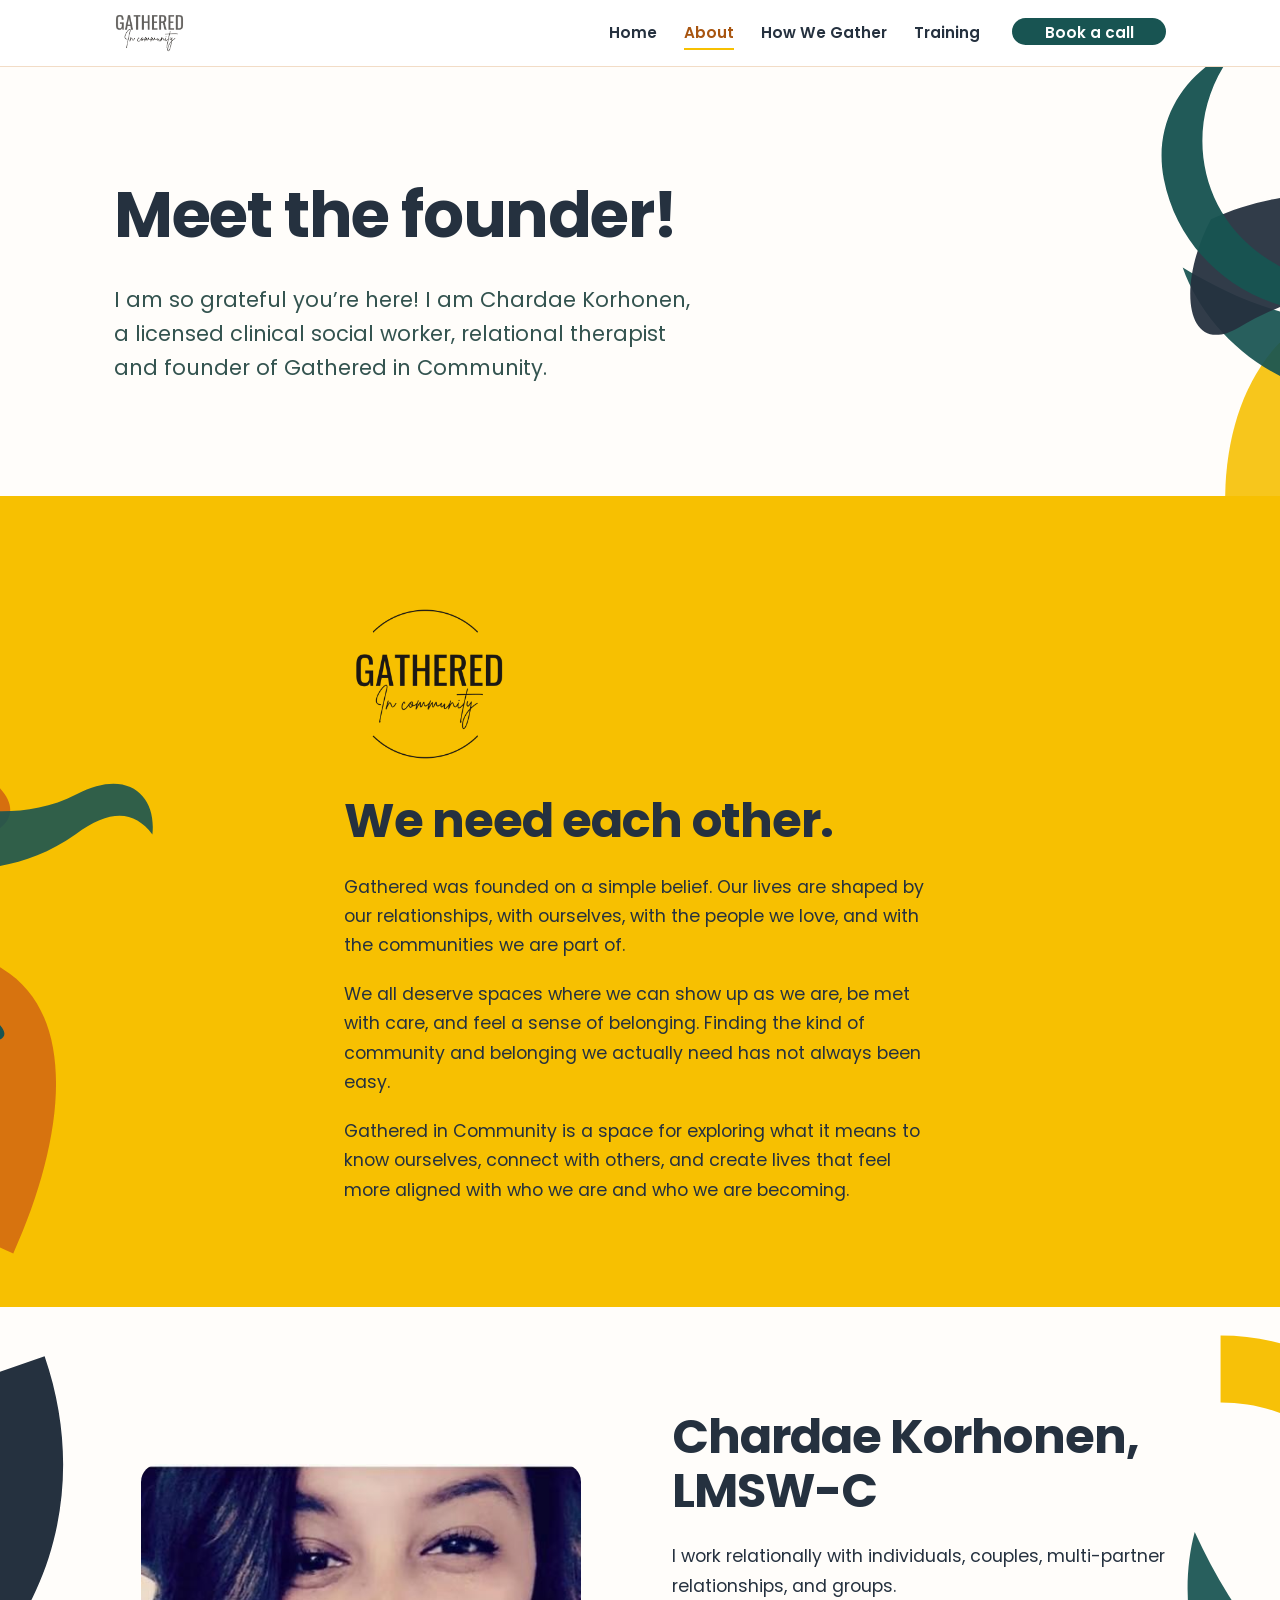
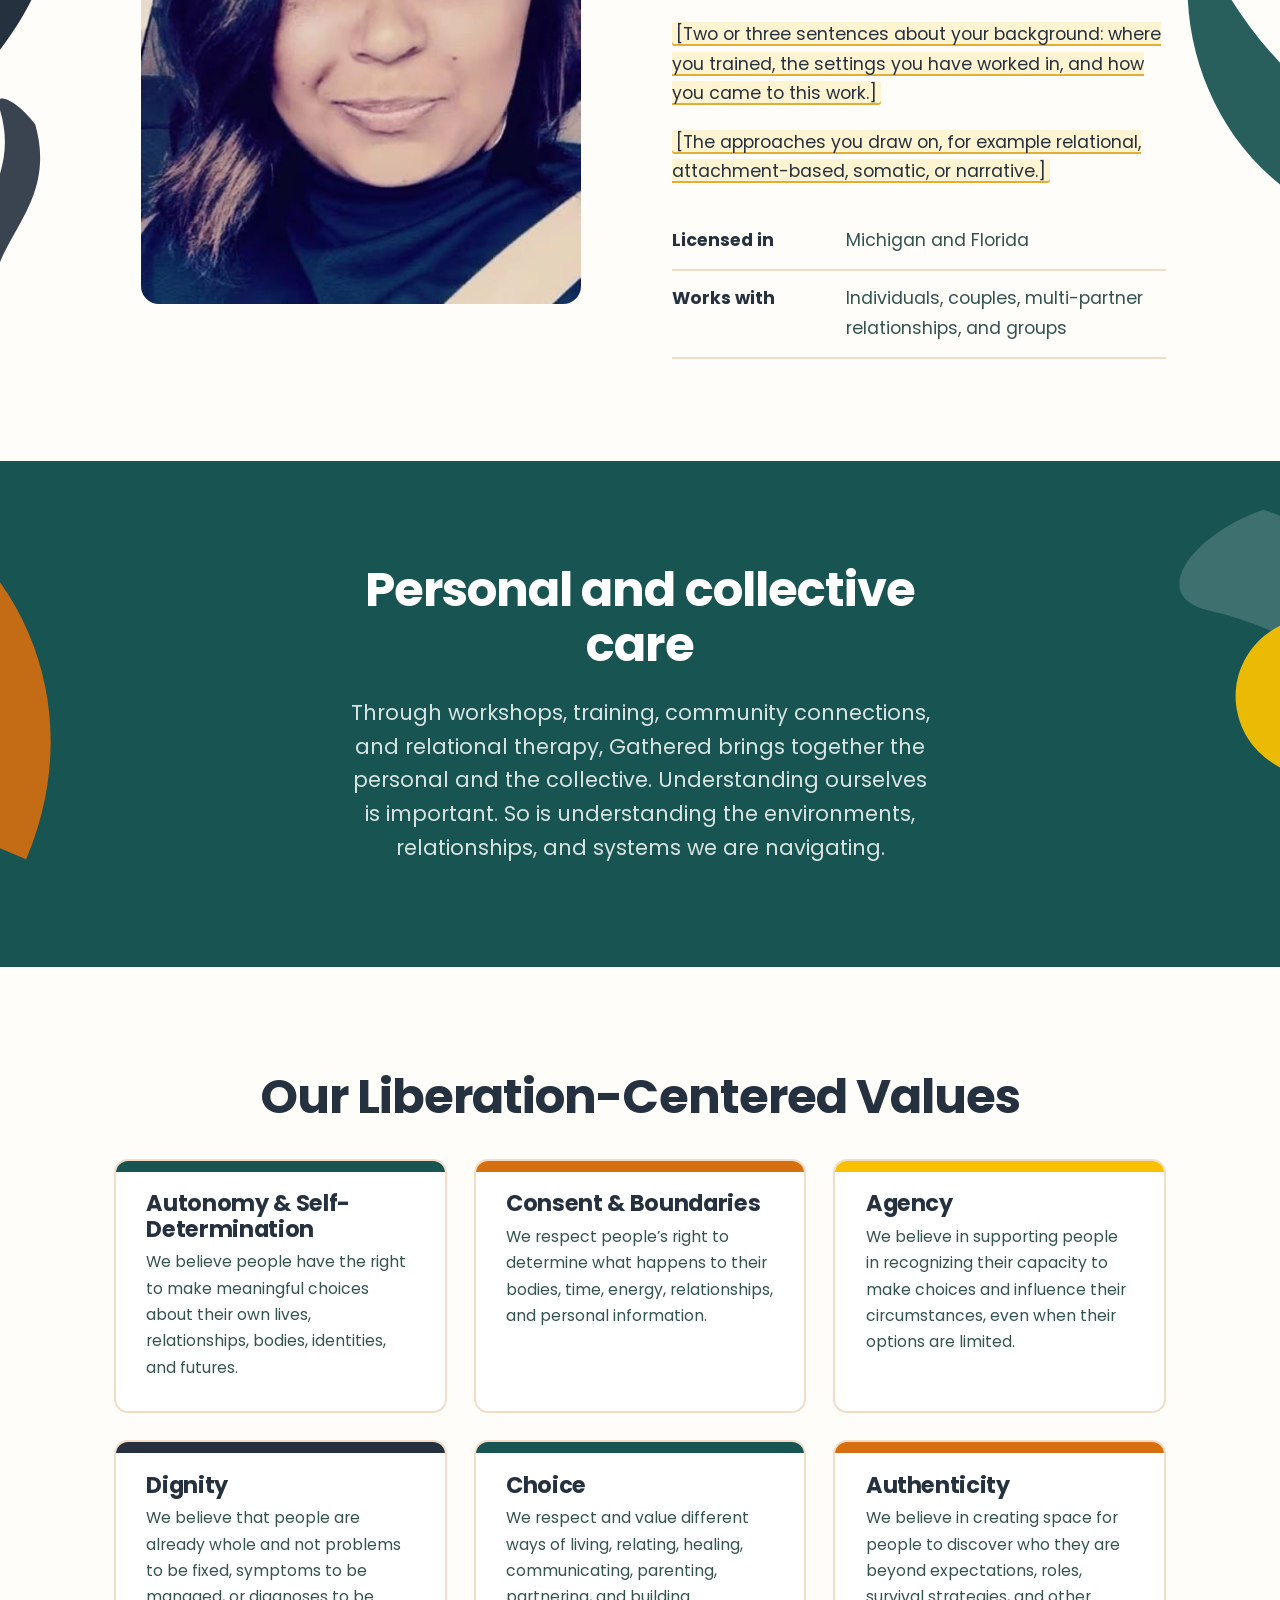
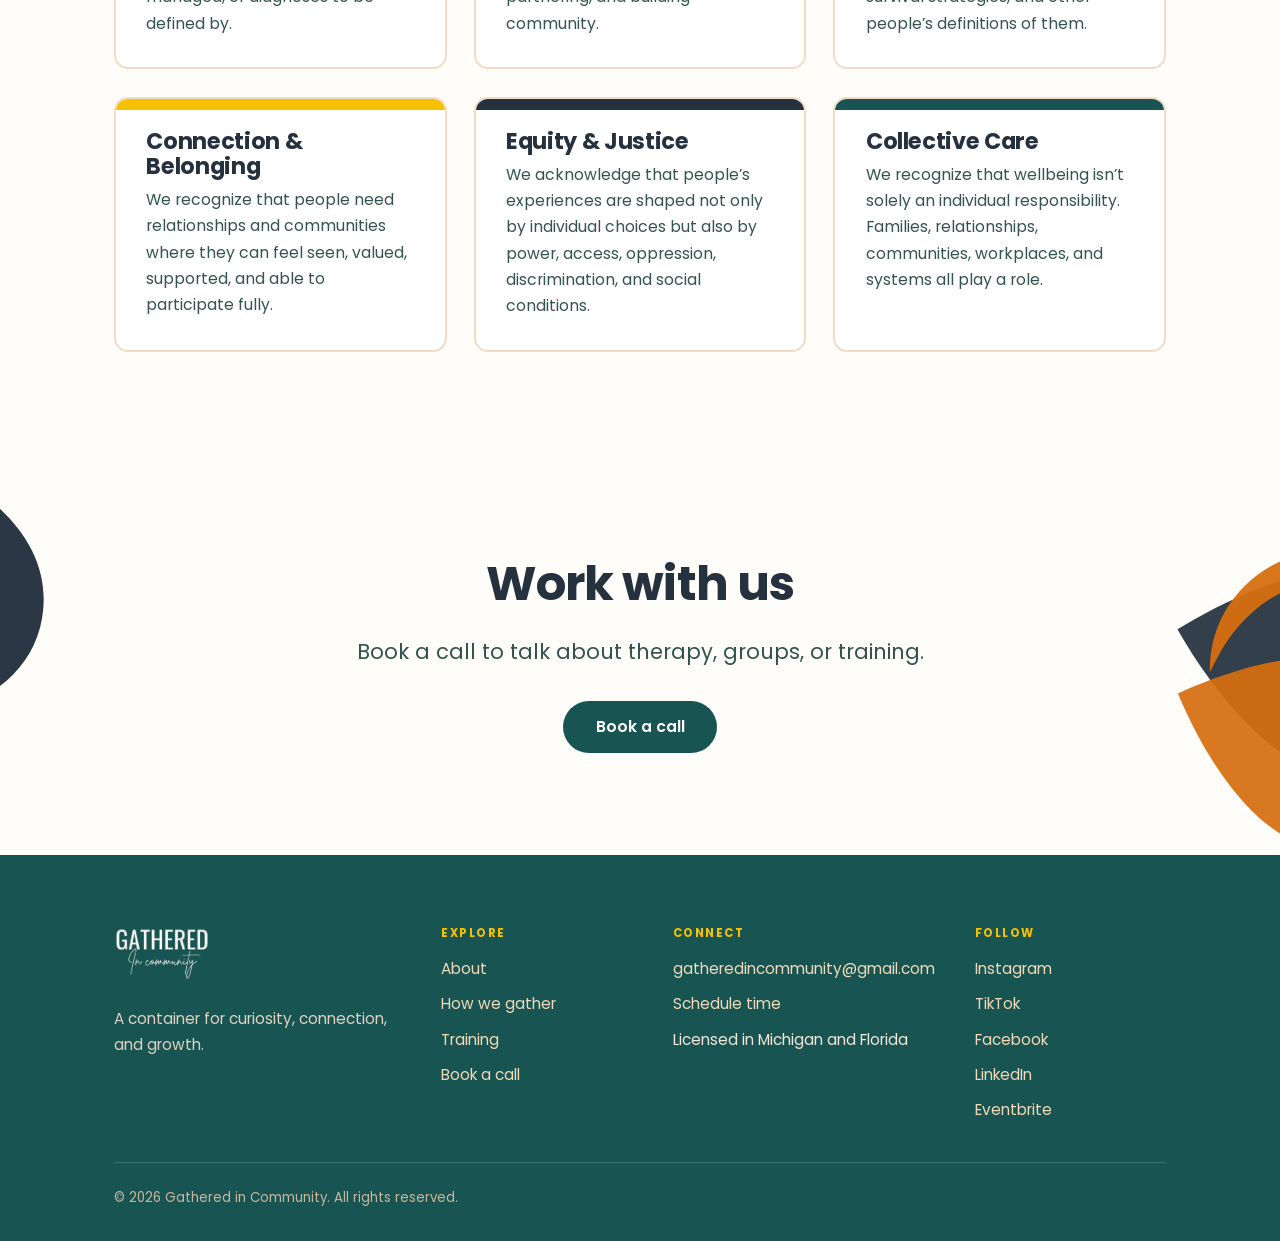
==== about.html @ 50613145 "Add files via upload" ====
<!DOCTYPE html>
<html lang="en">
<head>
  <meta charset="UTF-8" />
  <meta name="viewport" content="width=device-width, initial-scale=1.0" />
  <title>About Chardae Korhonen, LMSW-C | Gathered in Community</title>
  <meta name="description" content="Meet Chardae Korhonen, a licensed clinical social worker, relational therapist, and founder of Gathered in Community, licensed in Michigan and Florida." />
  <link rel="canonical" href="https://www.gatheredincommunity.com/about.html" />
  <link rel="icon" href="assets/favicon.png" type="image/png" />
  <link rel="preconnect" href="https://fonts.googleapis.com" />
  <link rel="preconnect" href="https://fonts.gstatic.com" crossorigin />
  <link href="https://fonts.googleapis.com/css2?family=Poppins:ital,wght@0,400;0,500;0,600;0,700;1,400&family=Sacramento&display=swap" rel="stylesheet" />
  <link rel="stylesheet" href="styles.css" />
</head>
<body>

  <header class="nav">
    <div class="container nav__inner">
      <a class="brand" href="index.html" aria-label="Gathered in Community, home">
        <img class="brand__logo" src="assets/wordmark-dark.png" alt="Gathered in Community" />
      </a>
      <button class="nav__toggle" aria-label="Open menu" aria-expanded="false" aria-controls="nav-links">
        <span></span><span></span><span></span>
      </button>
      <nav aria-label="Primary">
        <ul class="nav__links" id="nav-links">
          <li><a href="index.html">Home</a></li>
          <li><a href="about.html" class="is-active">About</a></li>
          <li><a href="offerings.html">How We Gather</a></li>
          <li><a href="training.html">Training</a></li>
          <li class="nav__cta"><a class="btn btn--primary" href="book.html">Book a call</a></li>
        </ul>
      </nav>
    </div>
  </header>

  <main>
    <section class="hero">
      <span class="shape" style="right:-191px;top:55.3%;width:300px;transform:rotate(155deg);opacity:0.89" aria-hidden="true"><svg viewBox="0 0 100 100"><path d="M96,6 C62,10 22,30 10,62 C2,84 16,96 38,92 C70,86 94,48 96,6 Z" fill="#F7C001"/></svg></span>
      <span class="shape" style="right:-155px;top:29.0%;width:239px;transform:rotate(236deg);opacity:0.93" aria-hidden="true"><svg viewBox="0 0 100 100"><path d="M6,50 C26,18 66,6 96,14 C70,26 44,44 30,72 C22,88 8,72 6,50 Z" fill="#185452"/></svg></span>
      <span class="shape" style="right:-229px;top:14.7%;width:343px;transform:rotate(33deg);opacity:0.94" aria-hidden="true"><svg viewBox="0 0 100 100"><path d="M6,50 C26,18 66,6 96,14 C70,26 44,44 30,72 C22,88 8,72 6,50 Z" fill="#25313F"/></svg></span>
      <span class="shape" style="right:-175px;top:-8.1%;width:300px;transform:rotate(169deg);opacity:0.96" aria-hidden="true"><svg viewBox="0 0 100 100"><path d="M24,8 C60,-4 96,24 96,60 C96,80 82,94 64,98 C86,80 88,48 68,28 C54,14 38,10 24,8 Z" fill="#185452"/></svg></span>
      <div class="container hero__grid">
        <div class="hero__content">
        <h1>Meet the founder!</h1>
        <p class="lead hero__lead">I am so grateful you&rsquo;re here! I am Chardae Korhonen, a licensed clinical social worker, relational therapist and founder of Gathered in Community.</p>
        </div>
      </div>
    </section>

    <!-- WHY I STARTED -->
    <section class="section section--yellow-solid">
      <span class="shape" style="left:-214px;top:5.1%;width:326px;transform:rotate(288deg);opacity:0.99" aria-hidden="true"><svg viewBox="0 0 100 100"><path d="M6,50 C26,18 66,6 96,14 C70,26 44,44 30,72 C22,88 8,72 6,50 Z" fill="#D66F10"/></svg></span>
      <span class="shape" style="left:-245px;top:22.6%;width:372px;transform:rotate(23deg);opacity:0.89" aria-hidden="true"><svg viewBox="0 0 100 100"><path d="M2,64 C22,28 56,42 76,18 C86,6 96,10 99,20 C92,16 86,18 80,28 C60,60 26,46 8,82 C5,88 0,80 2,64 Z" fill="#185452"/></svg></span>
      <span class="shape" style="left:-226px;top:53.1%;width:350px;transform:rotate(157deg);opacity:0.95" aria-hidden="true"><svg viewBox="0 0 100 100"><path d="M50,3 C74,28 90,55 73,78 C60,95 33,96 21,79 C6,58 24,27 50,3 Z" fill="#D66F10"/></svg></span>
      <span class="shape" style="left:-235px;top:19.5%;width:368px;transform:rotate(292deg);opacity:0.99" aria-hidden="true"><svg viewBox="0 0 100 100"><path d="M2,64 C22,28 56,42 76,18 C86,6 96,10 99,20 C92,16 86,18 80,28 C60,60 26,46 8,82 C5,88 0,80 2,64 Z" fill="#185452"/></svg></span>
      <div class="container narrow">
        <div>
          <img src="assets/stamp-dark.png" alt="Gathered in Community" style="width:170px;margin-bottom:1.6rem;" />
          <h2>We need each other.</h2>
          <p>Gathered was founded on a simple belief. Our lives are shaped by our relationships, with ourselves, with the people we love, and with the communities we are part of.</p>
          <p>We all deserve spaces where we can show up as we are, be met with care, and feel a sense of belonging. Finding the kind of community and belonging we actually need has not always been easy.</p>
          <p>Gathered in Community is a space for exploring what it means to know ourselves, connect with others, and create lives that feel more aligned with who we are and who we are becoming.</p>
        </div>
      </div>
    </section>

    <!-- MEET CHARDAE -->
    <section class="section">
      <span class="shape" style="left:-239px;top:8.2%;width:373px;transform:rotate(161deg);opacity:1.00" aria-hidden="true"><svg viewBox="0 0 100 100"><path d="M8,92 C8,44 44,8 92,8 L92,34 C58,34 34,58 34,92 Z" fill="#25313F"/></svg></span>
      <span class="shape" style="right:-177px;top:1.0%;width:257px;transform:rotate(90deg);opacity:0.97" aria-hidden="true"><svg viewBox="0 0 100 100"><path d="M8,92 C8,44 44,8 92,8 L92,34 C58,34 34,58 34,92 Z" fill="#F7C001"/></svg></span>
      <span class="shape" style="right:-171px;top:28.2%;width:298px;transform:rotate(270deg);opacity:0.93" aria-hidden="true"><svg viewBox="0 0 100 100"><path d="M6,50 C26,18 66,6 96,14 C70,26 44,44 30,72 C22,88 8,72 6,50 Z" fill="#185452"/></svg></span>
      <span class="shape" style="left:-124px;top:53.6%;width:215px;transform:rotate(135deg);opacity:0.90" aria-hidden="true"><svg viewBox="0 0 100 100"><path d="M2,64 C22,28 56,42 76,18 C86,6 96,10 99,20 C92,16 86,18 80,28 C60,60 26,46 8,82 C5,88 0,80 2,64 Z" fill="#25313F"/></svg></span>
      <div class="container split">
        <div class="split__media">
          <img class="portrait" src="assets/chardae-korhonen.jpg" alt="Chardae Korhonen, founder of Gathered in Community" width="500" height="500" />
        </div>
        <div>
          <h2>Chardae Korhonen, LMSW-C</h2>
          <p>I work relationally with individuals, couples, multi-partner relationships, and groups.</p>
          <p><span class="ph">[Two or three sentences about your background: where you trained, the settings you have worked in, and how you came to this work.]</span></p>
          <p><span class="ph">[The approaches you draw on, for example relational, attachment-based, somatic, or narrative.]</span></p>
          <dl class="facts" style="margin-top:1.6rem;">
            <div><dt>Licensed in</dt><dd>Michigan and Florida</dd></div>
                        <div><dt>Works with</dt><dd>Individuals, couples, multi-partner relationships, and groups</dd></div>
          </dl>
        </div>
      </div>
    </section>

    <!-- APPROACH -->

    <section class="section section--teal">
      <span class="shape" style="left:-217px;top:38.4%;width:346px;transform:rotate(289deg);opacity:0.91" aria-hidden="true"><svg viewBox="0 0 100 100"><path d="M2,64 C22,28 56,42 76,18 C86,6 96,10 99,20 C92,16 86,18 80,28 C60,60 26,46 8,82 C5,88 0,80 2,64 Z" fill="#D66F10"/></svg></span>
      <span class="shape" style="left:-221px;top:7.8%;width:342px;transform:rotate(113deg);opacity:0.91" aria-hidden="true"><svg viewBox="0 0 100 100"><path d="M8,92 C8,44 44,8 92,8 L92,34 C58,34 34,58 34,92 Z" fill="#D66F10"/></svg></span>
      <span class="shape" style="right:-197px;top:4.6%;width:352px;transform:rotate(76deg);opacity:0.16" aria-hidden="true"><svg viewBox="0 0 100 100"><path d="M6,50 C26,18 66,6 96,14 C70,26 44,44 30,72 C22,88 8,72 6,50 Z" fill="#FFFFFF"/></svg></span>
      <span class="shape" style="right:-153px;top:27.5%;width:229px;transform:rotate(136deg);opacity:0.95" aria-hidden="true"><svg viewBox="0 0 100 100"><path d="M50,3 C74,28 90,55 73,78 C60,95 33,96 21,79 C6,58 24,27 50,3 Z" fill="#F7C001"/></svg></span>
      <div class="container narrow center">
        <h2>Personal and collective care</h2>
        <p class="lead" style="margin-top:1.2rem;">Through workshops, training, community connections, and relational therapy, Gathered brings together the personal and the collective. Understanding ourselves is important. So is understanding the environments, relationships, and systems we are navigating.</p>
      </div>
    </section>

    <!-- VALUES -->
    <section class="section">
      <div class="container">
        <div class="center mb-lg">
          <h2>Our Liberation-Centered Values</h2>
        </div>
        <div class="grid grid--3">
          <article class="card card--teal">
            <h3>Autonomy &amp; Self-Determination</h3>
            <p>We believe people have the right to make meaningful choices about their own lives, relationships, bodies, identities, and futures.</p>
          </article>
          <article class="card card--orange">
            <h3>Consent &amp; Boundaries</h3>
            <p>We respect people&rsquo;s right to determine what happens to their bodies, time, energy, relationships, and personal information.</p>
          </article>
          <article class="card card--yellow">
            <h3>Agency</h3>
            <p>We believe in supporting people in recognizing their capacity to make choices and influence their circumstances, even when their options are limited.</p>
          </article>
          <article class="card card--peach">
            <h3>Dignity</h3>
            <p>We believe that people are already whole and not problems to be fixed, symptoms to be managed, or diagnoses to be defined by.</p>
          </article>
          <article class="card card--teal">
            <h3>Choice</h3>
            <p>We respect and value different ways of living, relating, healing, communicating, parenting, partnering, and building community.</p>
          </article>
          <article class="card card--orange">
            <h3>Authenticity</h3>
            <p>We believe in creating space for people to discover who they are beyond expectations, roles, survival strategies, and other people&rsquo;s definitions of them.</p>
          </article>
          <article class="card card--yellow">
            <h3>Connection &amp; Belonging</h3>
            <p>We recognize that people need relationships and communities where they can feel seen, valued, supported, and able to participate fully.</p>
          </article>
          <article class="card card--peach">
            <h3>Equity &amp; Justice</h3>
            <p>We acknowledge that people&rsquo;s experiences are shaped not only by individual choices but also by power, access, oppression, discrimination, and social conditions.</p>
          </article>
          <article class="card card--teal">
            <h3>Collective Care</h3>
            <p>We recognize that wellbeing isn&rsquo;t solely an individual responsibility. Families, relationships, communities, workplaces, and systems all play a role.</p>
          </article>
        </div>
      </div>
    </section>

    <section class="section center">
      <span class="shape" style="right:-204px;top:12.1%;width:320px;transform:rotate(283deg);opacity:0.93" aria-hidden="true"><svg viewBox="0 0 100 100"><path d="M50,3 C74,28 90,55 73,78 C60,95 33,96 21,79 C6,58 24,27 50,3 Z" fill="#25313F"/></svg></span>
      <span class="shape" style="left:-220px;top:-9.9%;width:317px;transform:rotate(337deg);opacity:0.97" aria-hidden="true"><svg viewBox="0 0 100 100"><path d="M50,3 C74,28 90,55 73,78 C60,95 33,96 21,79 C6,58 24,27 50,3 Z" fill="#25313F"/></svg></span>
      <span class="shape" style="right:-171px;top:35.0%;width:290px;transform:rotate(290deg);opacity:0.93" aria-hidden="true"><svg viewBox="0 0 100 100"><path d="M50,3 C74,28 90,55 73,78 C60,95 33,96 21,79 C6,58 24,27 50,3 Z" fill="#D66F10"/></svg></span>
      <span class="shape" style="right:-143px;top:20.4%;width:218px;transform:rotate(287deg);opacity:0.95" aria-hidden="true"><svg viewBox="0 0 100 100"><path d="M24,8 C60,-4 96,24 96,60 C96,80 82,94 64,98 C86,80 88,48 68,28 C54,14 38,10 24,8 Z" fill="#D66F10"/></svg></span>
      <div class="container narrow">
        <h2>Work with us</h2>
        <p class="lead" style="margin:1rem auto 2rem;max-width:52ch;">Book a call to talk about therapy, groups, or training.</p>
        <a class="btn btn--primary" href="book.html">Book a call</a>
      </div>
    </section>
  </main>

  <footer class="footer">
    <div class="container">
      <div class="footer__grid">
        <div class="footer__brand">
          <a class="brand" href="index.html" aria-label="Gathered in Community, home">
            <img class="brand__logo" src="assets/wordmark-light.png" alt="Gathered in Community" />
          </a>
          <p>A container for curiosity, connection, and growth.</p>
        </div>
        <div>
          <h4>Explore</h4>
          <ul>
            <li><a href="about.html">About</a></li>
            <li><a href="offerings.html">How we gather</a></li>
            <li><a href="training.html">Training</a></li>
            <li><a href="book.html">Book a call</a></li>
          </ul>
        </div>
        <div>
          <h4>Connect</h4>
          <ul>
            <li><a href="mailto:gatheredincommunity@gmail.com">gatheredincommunity@gmail.com</a></li>
            <li><a href="book.html">Schedule time</a></li>
            <li>Licensed in Michigan and Florida</li>
          </ul>
        </div>
        <div>
          <h4>Follow</h4>
          <ul>
            <li><a href="https://www.instagram.com/gathered_in_community/" target="_blank" rel="noopener">Instagram</a></li>
            <li><a href="https://www.tiktok.com/@gatheredincommunity" target="_blank" rel="noopener">TikTok</a></li>
            <li><a href="https://www.facebook.com/profile.php?id=61595332813097" target="_blank" rel="noopener">Facebook</a></li>
            <li><a href="https://www.linkedin.com/company/gathered_in_community/" target="_blank" rel="noopener">LinkedIn</a></li>
            <li><a href="https://www.eventbrite.com/o/gathered-in-community-chardae-korhonen-lmsw-c-121741211629" target="_blank" rel="noopener">Eventbrite</a></li>
          </ul>
        </div>
      </div>
      <div class="footer__bottom">
        <span>&copy; 2026 Gathered in Community. All rights reserved.</span>
      </div>
    </div>
  </footer>

  <script src="main.js" defer></script>
</body>
</html>
---- styles.css ----
/* =========================================================
   Gathered in Community
   Palette and shapes drawn from the workshop flyer:
   flat colour blocking, arches, stripes.
   ========================================================= */

:root {
  /* Core palette */
  --ink: #25313F;        /* navy, headings + body */
  --teal: #185452;
  --teal-dark: #10403E;
  --yellow: #F7C001;
  --orange: #D66F10;        /* fills and shapes */
  --orange-ink: #A85510;    /* text: passes AA at small sizes */
  --orange-deep: #A85510;   /* bold section background, white text passes */

  /* Tints */
  --teal-soft: #E4EEED;
  --yellow-soft: #FEF4D2;
  --peach-soft: #FFEDE0;
  --orange-soft: #FBE7D4;

  /* Surfaces (warm, no greys) */
  --bg: #FFFDFA;
  --surface: #FFF4E9;
  --line: #F2DCC6;
  --muted: #33534F;

  --radius: 14px;
  --arch: 999px 999px 14px 14px;
  --shadow: 0 18px 40px -26px rgba(37,49,63,0.40);
  --maxw: 1180px;
  --font-display: "Poppins", "Segoe UI", sans-serif;
  --font-body: "Poppins", "Segoe UI", sans-serif;
  --font-script: "Sacramento", cursive;
}

*,*::before,*::after { box-sizing: border-box; }
html { scroll-behavior: smooth; }
body {
  margin: 0;
  font-family: var(--font-body);
  font-size: 17.5px;
  line-height: 1.68;
  color: var(--ink);
  background: var(--bg);
  -webkit-font-smoothing: antialiased;
}
img { max-width: 100%; display: block; }
a { color: var(--orange-ink); text-underline-offset: 3px; }
h1,h2,h3,h4 {
  font-family: var(--font-display);
  font-weight: 700;
  line-height: 1.13;
  letter-spacing: -0.015em;
  color: var(--ink);
  margin: 0 0 0.5em;
}
p { margin: 0 0 1.1em; }
p:last-child { margin-bottom: 0; }
:focus-visible { outline: 3px solid var(--orange); outline-offset: 3px; border-radius: 4px; }

/* Layout */
.container { width: 100%; max-width: var(--maxw); margin-inline: auto; padding-inline: clamp(1.25rem,5vw,4rem); }
.section { padding-block: clamp(3.5rem,8vw,6.5rem); }
.section--tint { background: var(--surface); }
.section--teal { background: var(--teal); color: #EFF5F4; }
.section--teal h1,.section--teal h2,.section--teal h3 { color: #FFFFFF; }
.section--teal .card h3 { color: var(--ink); }
.section--yellow { background: var(--yellow-soft); }
.section--peach { background: var(--yellow-soft); }
.narrow { max-width: 720px; }
.center { text-align: center; margin-inline: auto; }

.eyebrow {
  text-transform: uppercase; letter-spacing: 0.16em;
  font-size: 0.75rem; font-weight: 700; color: var(--orange-ink);
  margin: 0 0 1rem;
}
.section--teal .eyebrow { color: var(--yellow); }
.lead { font-size: clamp(1.1rem,2.1vw,1.32rem); line-height: 1.6; color: var(--muted); }
.lead--italic { font-style: italic; }
.section--teal .lead { color: #D7E4E2; }

.display { font-size: clamp(3rem,7vw,5.4rem); line-height: 1.0; letter-spacing:-0.025em; }
h1 { font-size: clamp(2.5rem,5.4vw,4rem); letter-spacing:-0.022em; }
h2 { font-size: clamp(2rem,4vw,3rem); letter-spacing:-0.02em; }
h3 { font-size: clamp(1.15rem,2vw,1.4rem); }

/* Buttons */
.btn {
  display: inline-flex; align-items: center; gap: .55rem;
  font-family: var(--font-display); font-weight: 600; font-size: .98rem; line-height: 1;
  padding: 1rem 1.9rem; border-radius: 999px; border: 2.5px solid transparent;
  cursor: pointer; text-decoration: none;
  transition: transform .18s ease, background .18s ease, color .18s ease;
}
.btn--primary { background: var(--teal); color: #fff; }
.btn--primary:hover { background: var(--teal-dark); transform: translateY(-2px); }
.btn--accent { background: var(--yellow); color: var(--ink); }
.btn--accent:hover { background: #E4B000; transform: translateY(-2px); }
.btn--outline { background: transparent; color: var(--orange-ink); border-color: var(--orange-ink); }
.btn--outline:hover { background: var(--orange-ink); color: #fff; transform: translateY(-2px); }
.btn--light { background: #fff; color: var(--teal); }
.btn--light:hover { transform: translateY(-2px); }
.btn-row { display: flex; flex-wrap: wrap; gap: .9rem; }
.center .btn-row { justify-content: center; }

/* Small freeform shapes scattered through the background */
.section, .hero { position: relative; overflow: hidden; }
.section > .container, .hero > .container { position: relative; z-index: 1; }
.shape { position: absolute; z-index: 0; pointer-events: none; line-height: 0; }
.shape svg { display: block; width: 100%; height: auto; }

/* Nav */
.nav { position: sticky; top: 0; z-index: 100; background: rgba(255,255,255,.94); backdrop-filter: blur(10px); border-bottom: 1px solid var(--line); }
.nav__inner { display: flex; align-items: center; justify-content: space-between; gap: 1rem; padding-block: .8rem; }
.brand { display: inline-flex; align-items: center; text-decoration: none; }
.brand__logo { height: 40px; width: auto; }
.footer .brand__logo { height: 54px; }
.nav__links { display: flex; align-items: center; gap: 1.7rem; list-style: none; margin: 0; padding: 0; }
.nav__links a {
  text-decoration: none; color: var(--ink); font-weight: 600; font-size: .95rem;
  padding-block: .3rem; border-bottom: 2.5px solid transparent;
}
.nav__links a:hover { color: var(--orange-ink); }
.nav__links a.is-active { color: var(--orange-ink); border-bottom-color: var(--yellow); }
.nav__cta { margin-left: .3rem; }
.nav__cta a.btn { color: #fff; border-bottom: 0; }
.nav__toggle { display: none; background: transparent; border: 0; cursor: pointer; padding: .4rem; }
.nav__toggle span { display: block; width: 26px; height: 3px; background: var(--ink); margin: 5px 0; border-radius: 2px; }

/* Hero with flyer-style colour block art */
.hero { background: var(--bg); overflow: hidden; }
.hero__grid { padding-block: clamp(3.5rem,9vw,7rem); }
.hero__content { max-width: 54ch; }
.hero__lead { margin-block: 1.3rem 2rem; }

/* Grids + cards */
.grid { display: grid; gap: clamp(1.2rem,2.4vw,1.7rem); }
.grid--2 { grid-template-columns: repeat(auto-fit,minmax(320px,1fr)); }
.grid--3 { grid-template-columns: repeat(auto-fit,minmax(260px,1fr)); }
.grid--4 { grid-template-columns: repeat(auto-fit,minmax(228px,1fr)); }

.card {
  background: #fff; border: 2px solid var(--line); border-radius: var(--radius);
  padding: clamp(1.4rem,2.4vw,1.9rem); position: relative; overflow: hidden;
}
.card::before { content: ""; position: absolute; inset: 0 0 auto 0; height: 11px; background: var(--teal); }
.card--teal::before { background: var(--teal); }
.card--orange::before { background: var(--orange); }
.card--yellow::before { background: var(--yellow); }
.card--peach::before { background: var(--ink); }
.figure__flow { position: absolute; inset: 0; width: 100%; height: 100%; }
.figure img { position: relative; z-index: 1; }
.card h3 { margin-bottom: .45rem; }
.card p { color: var(--muted); font-size: .98rem; }
.card__tag { display: inline-block; font-family: var(--font-script); font-size: 1.35rem; line-height: 1; color: var(--orange-ink); margin-bottom: .4rem; }

/* Split */
.split { display: grid; grid-template-columns: 1fr 1fr; gap: clamp(2rem,5vw,4.5rem); align-items: center; }
.split--reverse .split__media { order: 2; }
.split__media { min-height: 320px; }
.figure {
  position: relative; overflow: hidden;
  width: 100%; height: 100%; min-height: 380px;
  display: grid; place-items: center; padding: 0;
  border-radius: clamp(110px,18vw,190px) clamp(110px,18vw,190px) 26px 26px;
  color: #fff;
}
.figure--b { border-radius: 26px 26px clamp(110px,18vw,190px) clamp(110px,18vw,190px); }
.figure--c { border-radius: clamp(110px,18vw,190px) 26px 26px clamp(110px,18vw,190px); }
.figure--d { border-radius: 26px clamp(110px,18vw,190px) clamp(110px,18vw,190px) 26px; }
.figure--teal { background: var(--teal); }
.figure--orange { background: var(--orange); }
.figure--yellow { background: var(--yellow); color: var(--ink); }

/* Statement */
.statement { max-width: 900px; margin-inline: auto; text-align: center; }
.statement p { font-family: var(--font-display); font-weight: 600; font-size: clamp(1.45rem,2.9vw,2rem); line-height: 1.35; color: #fff; margin: 0; }
.statement cite { display: block; margin-top: 1.5rem; font-style: normal; font-size: .82rem; letter-spacing: .14em; text-transform: uppercase; color: var(--yellow); }

/* Detail list (workshop) */
.detail { display: grid; gap: 1rem; list-style: none; margin: 0; padding: 0; }
.detail li { display: grid; grid-template-columns: auto 1fr; gap: .9rem; align-items: start; }
.detail .dot { width: 14px; height: 14px; border-radius: 50%; background: var(--yellow); margin-top: .45rem; }
.detail li:nth-child(2) .dot { background: var(--teal); }
.detail li:nth-child(3) .dot { background: var(--orange); }

/* Event band */
.event { display: flex; flex-wrap: wrap; align-items: center; justify-content: space-between; gap: 1.5rem;
  background: var(--yellow); color: var(--ink); border-radius: var(--radius); padding: clamp(1.5rem,3vw,2.2rem); }
.event > div { flex: 1 1 240px; }
.event .btn { flex: 0 0 auto; }
.event h3 { margin: 0 0 .2rem; }
.event p { margin: 0; font-weight: 600; }

/* FAQ */
.faq { max-width: 760px; margin-inline: auto; }
.faq details { border-bottom: 2px solid var(--line); padding: 1.05rem 0; }
.faq summary { cursor: pointer; font-family: var(--font-display); font-weight: 600; font-size: 1.08rem; list-style: none; display: flex; justify-content: space-between; gap: 1rem; }
.faq summary::-webkit-details-marker { display: none; }
.faq summary::after { content: "+"; color: var(--orange-ink); font-size: 1.5rem; line-height: 1; }
.faq details[open] summary::after { content: "\2013"; }
.faq details p { margin-top: .85rem; color: var(--muted); }

/* Booking */
.booking { background: #fff; border: 2px solid var(--line); border-radius: var(--radius); padding: clamp(1.7rem,4vw,2.8rem); text-align: center; }
.booking__frame { width: 100%; min-height: 640px; border: 0; border-radius: var(--radius); }
.setup-note { border: 2px dashed var(--orange); background: var(--orange-soft); color: #7a4211; border-radius: var(--radius); padding: 1.05rem 1.25rem; font-size: .93rem; text-align: left; margin-bottom: 1.5rem; }
.setup-note code { background: #f5d9bd; padding: .1rem .4rem; border-radius: 5px; font-size: .88em; }

/* Footer */
.footer { background: var(--teal); color: #F1E6D8; padding-block: clamp(3rem,6vw,4.5rem) 2rem; }
.footer a { color: #F2D9B8; text-decoration: none; }
.footer a:hover { text-decoration: underline; }
.footer__grid { display: grid; grid-template-columns: 1.5fr 1fr 1fr 1fr; gap: 2.5rem; padding-bottom: 2.4rem; border-bottom: 1px solid rgba(255,255,255,.16); }
.footer__brand p { color: #E0D2C0; max-width: 34ch; margin-top: 1rem; font-size: .96rem; }
.footer h4 { font-family: var(--font-display); text-transform: uppercase; letter-spacing: .13em; font-size: .72rem; color: var(--yellow); margin: 0 0 1rem; }
.footer ul { list-style: none; margin: 0; padding: 0; display: grid; gap: .6rem; font-size: .96rem; }
.footer__bottom { padding-top: 1.5rem; font-size: .83rem; color: #C9B79F; }

.mb-lg { margin-bottom: 2.2rem; }
.text-muted { color: var(--muted); }

/* Responsive */
@media (max-width: 900px) {
  .hero__grid { grid-template-columns: 1fr; }
  .hero__art { aspect-ratio: 16 / 6; max-height: 200px; }
  .hero__art .capsule { left: 4%; width: 26%; }
  .hero__art .corner { width: 26%; height: 62%; }
  .hero__content { max-width: none; }
  .split { grid-template-columns: 1fr; }
  .split--reverse .split__media { order: 0; }
  .footer__grid { grid-template-columns: 1fr 1fr; }
  .footer__brand { grid-column: 1 / -1; }
}
@media (max-width: 760px) {
  body { font-size: 17px; }
  .brand__logo { height: 32px; }
  .footer .brand__logo { height: 44px; }
  .nav__toggle { display: block; }
  .nav__links {
    position: absolute; top: 100%; left: 0; right: 0; flex-direction: column;
    align-items: flex-start; gap: .3rem; background: #fff; border-bottom: 1px solid var(--line);
    padding: 1rem clamp(1.25rem,5vw,4rem) 1.5rem; box-shadow: var(--shadow); display: none;
  }
  .nav__links.is-open { display: flex; }
  .nav__links a { width: 100%; padding-block: .6rem; }
  .nav__cta { margin: .5rem 0 0; }
  .footer__grid { grid-template-columns: 1fr; }
}
@media (prefers-reduced-motion: reduce) { * { scroll-behavior: auto !important; transition: none !important; } }


/* ---------- Placeholders for content still to come ---------- */
.ph {
  background: var(--yellow-soft);
  box-shadow: inset 0 -2px 0 #E3AE33;
  padding: 0 .28rem; border-radius: 3px; font-style: normal;
}
.photo-ph {
  aspect-ratio: 4 / 5; border: 2px dashed var(--orange-ink); border-radius: 18px;
  display: grid; place-items: center; text-align: center; padding: 1.5rem;
  background: var(--peach-soft); color: var(--orange-ink);
  font-size: .92rem; font-weight: 600; line-height: 1.5;
}

/* ---------- Offering blocks with colour coding ---------- */
.offering { border-left: 7px solid var(--teal); padding-left: clamp(1.2rem,3vw,2.4rem); }
.offering--teal   { border-color: var(--teal); }
.offering--orange { border-color: var(--orange); }
.offering--yellow { border-color: var(--yellow); }
.offering--peach  { border-color: var(--ink); }
.offering .eyebrow--teal   { color: var(--teal); }
.offering .eyebrow--orange { color: var(--orange-ink); }
.offering .eyebrow--yellow { color: #9A7407; }
.offering .eyebrow--peach  { color: var(--ink); }

/* ---------- Two audience paths ---------- */
.paths { display: grid; gap: clamp(1.2rem,2.5vw,1.8rem); grid-template-columns: repeat(auto-fit,minmax(300px,1fr)); }
.path {
  background: #fff; border: 2px solid var(--line); border-radius: var(--radius);
  padding: clamp(1.5rem,3vw,2.2rem); position: relative; overflow: hidden;
}
.path::before { content:""; position:absolute; inset:0 0 auto 0; height:8px; background: var(--teal); }
.path--b::before { background: var(--orange); }
.path h3 { margin-top: .4rem; }
.path p { color: var(--muted); font-size: 1rem; }
.path .btn { margin-top: 1rem; }

/* ---------- Practical details ---------- */
.facts { display: grid; gap: 0; margin: 0; padding: 0; }
.facts div { display: grid; grid-template-columns: minmax(150px,32%) 1fr; gap: 1rem;
  padding: .85rem 0; border-bottom: 2px solid var(--line); }
.facts dt { font-weight: 700; color: var(--ink); margin: 0; }
.facts dd { margin: 0; color: var(--muted); }

/* ---------- Email signup ---------- */
.signup { background: var(--yellow-soft); border-radius: var(--radius); padding: clamp(1.6rem,4vw,2.6rem); }
.signup__form { display: flex; flex-wrap: wrap; gap: .8rem; margin-top: 1.2rem; }
.signup__form input {
  flex: 1 1 260px; font-family: var(--font-body); font-size: 1rem;
  padding: .95rem 1.1rem; border: 2px solid var(--ink); border-radius: 999px; background: #fff; color: var(--ink);
}
.signup__form input::placeholder { color: #7A8A86; }
@media (max-width: 640px) { .facts div { grid-template-columns: 1fr; gap: .2rem; } }
.footer .ph { color: var(--ink); }


/* ---------- Bold solid colour sections ---------- */
.section--yellow-solid { background: var(--yellow); color: var(--ink); }
.section--yellow-solid h1,.section--yellow-solid h2,.section--yellow-solid h3 { color: var(--ink); }
.section--yellow-solid .lead { color: var(--ink); }
.section--yellow-solid .eyebrow { color: var(--teal); }

.section--orange-solid { background: var(--orange-deep); color: #FFF3E8; }
.section--orange-solid h1,.section--orange-solid h2,.section--orange-solid h3 { color: #FFFFFF; }
.section--orange-solid .lead { color: #FBE7D4; }
.section--orange-solid .eyebrow { color: var(--yellow); }

/* cards and panels keep their own surface on colour */
.section--yellow-solid .card { border-color: var(--ink); }
.section--orange-solid .card { border-color: #7E3F0B; }
.section--orange-solid .card h3 { color: var(--ink); }
.section--yellow-solid .facts div { border-bottom-color: rgba(37,49,63,.25); }
.section--orange-solid .facts div { border-bottom-color: rgba(255,255,255,.3); }
.section--orange-solid .facts dt { color: #FFFFFF; }
.section--yellow-solid .facts dd { color: var(--ink); }
.section--orange-solid .facts dd { color: #FBE7D4; }
.section--yellow-solid .offering { border-left-color: var(--ink); }
.section--orange-solid .offering { border-left-color: var(--yellow); }
.section--yellow-solid .btn--outline { color: var(--ink); border-color: var(--ink); }
.section--orange-solid .btn--outline { color: #fff; border-color: #fff; }
.section--yellow-solid .btn--outline:hover { background: var(--ink); color: #fff; }
.section--orange-solid .btn--outline:hover { background: #fff; color: var(--orange-deep); }
.section--yellow-solid .ph, .section--orange-solid .ph { background: #fff; color: var(--ink); box-shadow: inset 0 -2px 0 var(--ink); }

/* ---------- Founder portrait ---------- */
.portrait { display: block; width: 100%; max-width: 440px; height: auto; aspect-ratio: 1 / 1; object-fit: cover; border-radius: 18px; margin-inline: auto; }

/* ---------- Relational therapy detail ---------- */
.therapy-list { display: grid; gap: 1.4rem; margin-top: 1.6rem; }
.therapy-list h3 { margin-bottom: .35rem; }
.therapy-list ul { margin: .5rem 0 0; padding-left: 1.2rem; }
.therapy-list li { margin-bottom: .25rem; }

/* ---------- Keep long email addresses inside their cards ---------- */
.grid > * { min-width: 0; }
.card .btn { max-width: 100%; white-space: normal; }
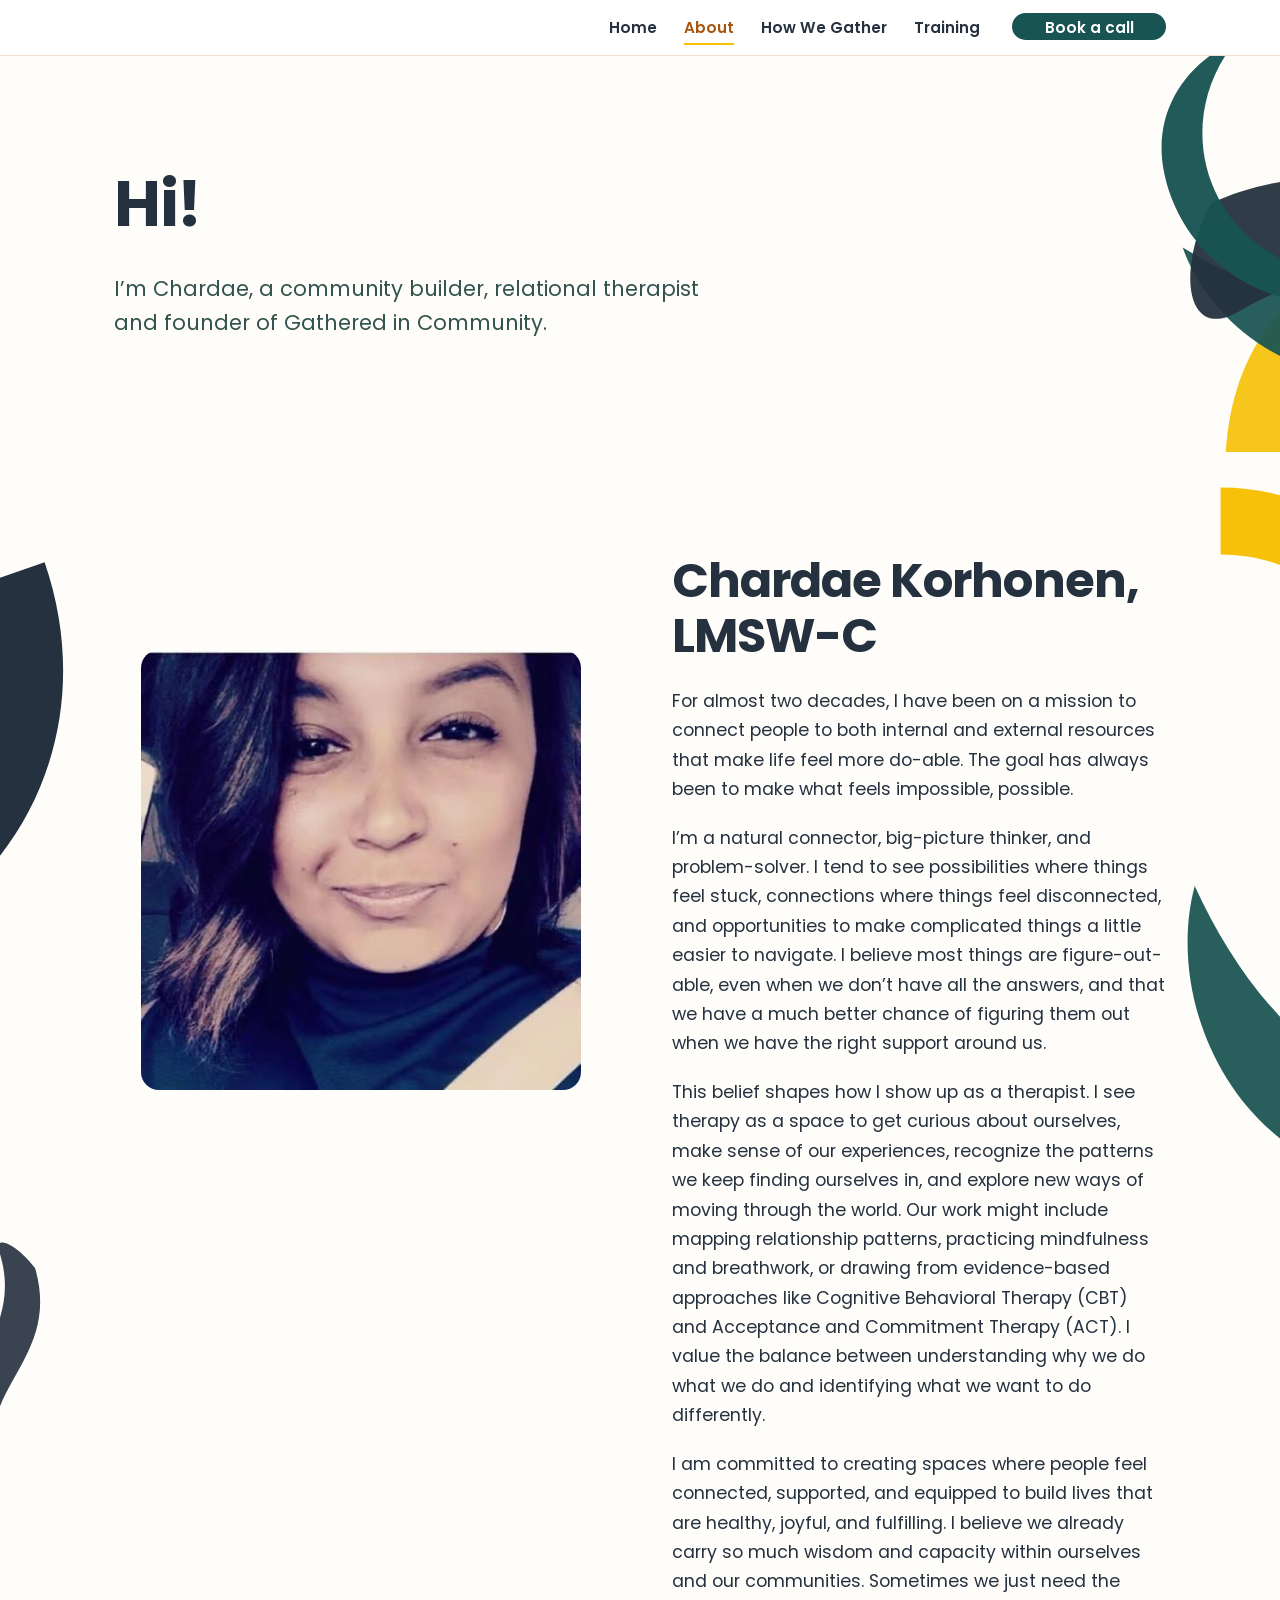
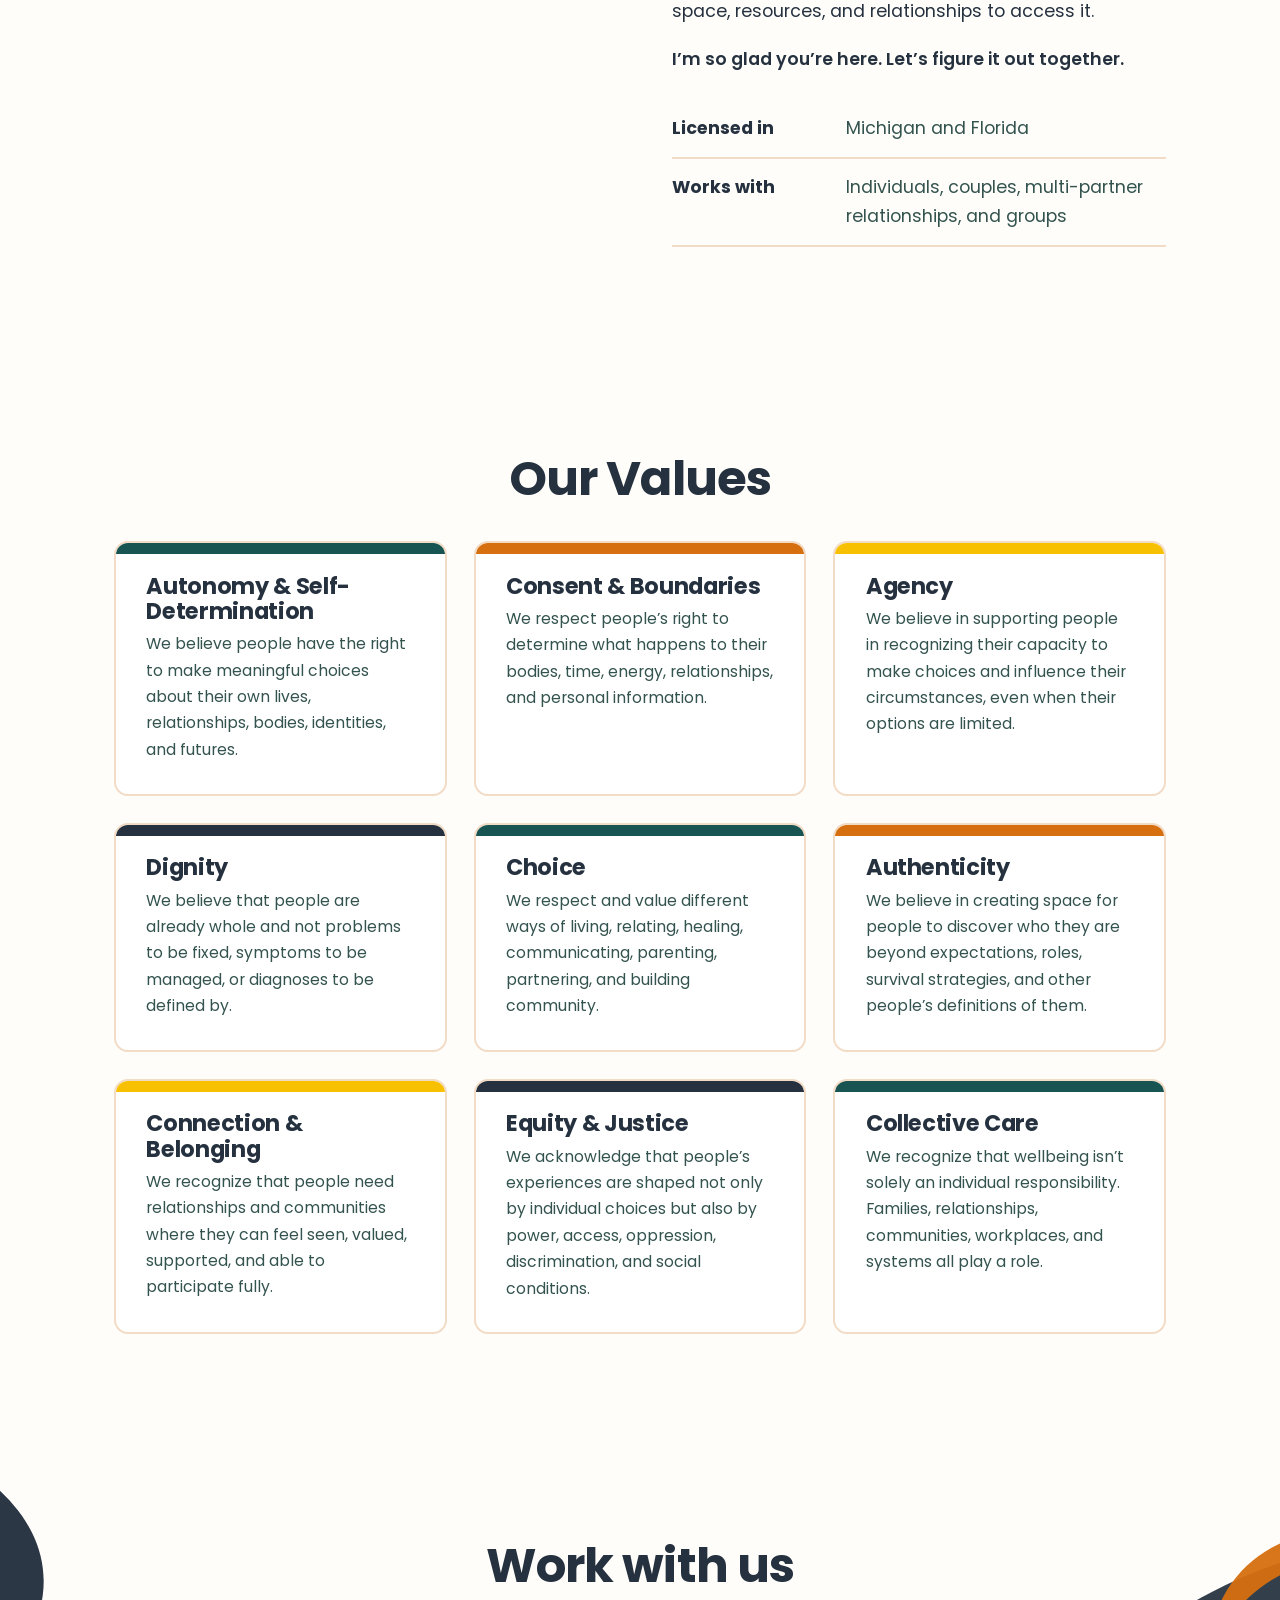
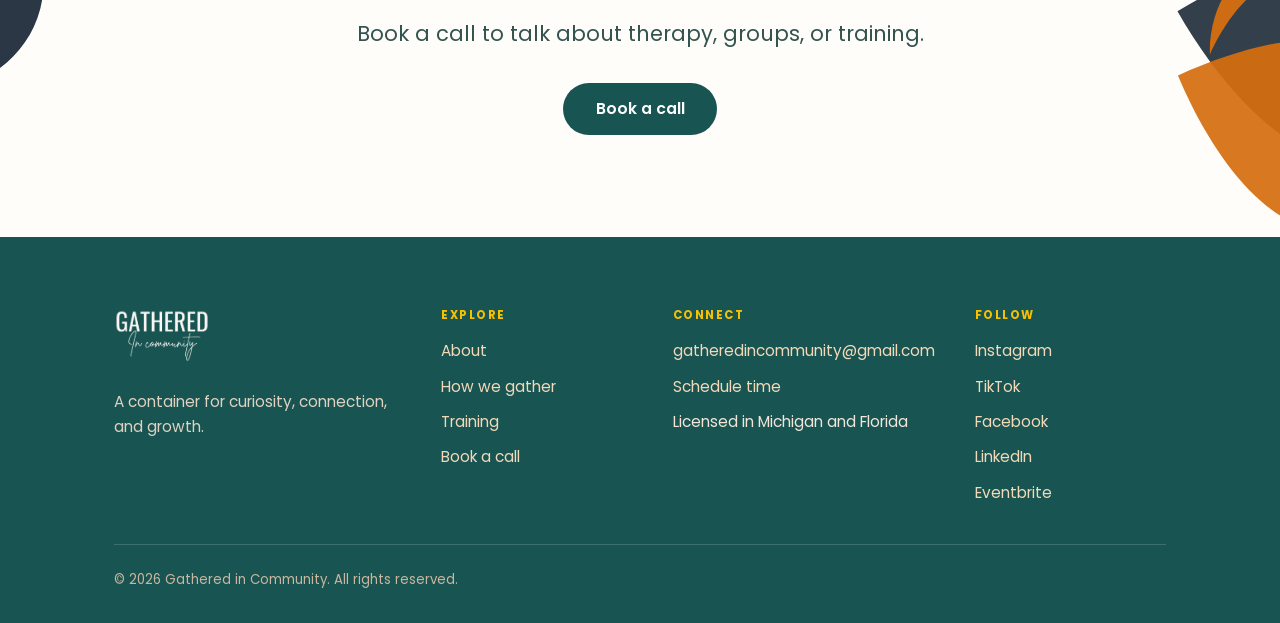
==== commit 47d79ec5: "Add files via upload" ====
--- a/about.html
+++ b/about.html
@@ -4,7 +4,7 @@
   <meta charset="UTF-8" />
   <meta name="viewport" content="width=device-width, initial-scale=1.0" />
   <title>About Chardae Korhonen, LMSW-C | Gathered in Community</title>
-  <meta name="description" content="Meet Chardae Korhonen, a licensed clinical social worker, relational therapist, and founder of Gathered in Community, licensed in Michigan and Florida." />
+  <meta name="description" content="Meet Chardae Korhonen, LMSW-C, a community builder, relational therapist, and founder of Gathered in Community, licensed in Michigan and Florida." />
   <link rel="canonical" href="https://www.gatheredincommunity.com/about.html" />
   <link rel="icon" href="assets/favicon.png" type="image/png" />
   <link rel="preconnect" href="https://fonts.googleapis.com" />
@@ -16,9 +16,6 @@
 
   <header class="nav">
     <div class="container nav__inner">
-      <a class="brand" href="index.html" aria-label="Gathered in Community, home">
-        <img class="brand__logo" src="assets/wordmark-dark.png" alt="Gathered in Community" />
-      </a>
       <button class="nav__toggle" aria-label="Open menu" aria-expanded="false" aria-controls="nav-links">
         <span></span><span></span><span></span>
       </button>
@@ -42,25 +39,8 @@
       <span class="shape" style="right:-175px;top:-8.1%;width:300px;transform:rotate(169deg);opacity:0.96" aria-hidden="true"><svg viewBox="0 0 100 100"><path d="M24,8 C60,-4 96,24 96,60 C96,80 82,94 64,98 C86,80 88,48 68,28 C54,14 38,10 24,8 Z" fill="#185452"/></svg></span>
       <div class="container hero__grid">
         <div class="hero__content">
-        <h1>Meet the founder!</h1>
-        <p class="lead hero__lead">I am so grateful you&rsquo;re here! I am Chardae Korhonen, a licensed clinical social worker, relational therapist and founder of Gathered in Community.</p>
-        </div>
-      </div>
-    </section>
-
-    <!-- WHY I STARTED -->
-    <section class="section section--yellow-solid">
-      <span class="shape" style="left:-214px;top:5.1%;width:326px;transform:rotate(288deg);opacity:0.99" aria-hidden="true"><svg viewBox="0 0 100 100"><path d="M6,50 C26,18 66,6 96,14 C70,26 44,44 30,72 C22,88 8,72 6,50 Z" fill="#D66F10"/></svg></span>
-      <span class="shape" style="left:-245px;top:22.6%;width:372px;transform:rotate(23deg);opacity:0.89" aria-hidden="true"><svg viewBox="0 0 100 100"><path d="M2,64 C22,28 56,42 76,18 C86,6 96,10 99,20 C92,16 86,18 80,28 C60,60 26,46 8,82 C5,88 0,80 2,64 Z" fill="#185452"/></svg></span>
-      <span class="shape" style="left:-226px;top:53.1%;width:350px;transform:rotate(157deg);opacity:0.95" aria-hidden="true"><svg viewBox="0 0 100 100"><path d="M50,3 C74,28 90,55 73,78 C60,95 33,96 21,79 C6,58 24,27 50,3 Z" fill="#D66F10"/></svg></span>
-      <span class="shape" style="left:-235px;top:19.5%;width:368px;transform:rotate(292deg);opacity:0.99" aria-hidden="true"><svg viewBox="0 0 100 100"><path d="M2,64 C22,28 56,42 76,18 C86,6 96,10 99,20 C92,16 86,18 80,28 C60,60 26,46 8,82 C5,88 0,80 2,64 Z" fill="#185452"/></svg></span>
-      <div class="container narrow">
-        <div>
-          <img src="assets/stamp-dark.png" alt="Gathered in Community" style="width:170px;margin-bottom:1.6rem;" />
-          <h2>We need each other.</h2>
-          <p>Gathered was founded on a simple belief. Our lives are shaped by our relationships, with ourselves, with the people we love, and with the communities we are part of.</p>
-          <p>We all deserve spaces where we can show up as we are, be met with care, and feel a sense of belonging. Finding the kind of community and belonging we actually need has not always been easy.</p>
-          <p>Gathered in Community is a space for exploring what it means to know ourselves, connect with others, and create lives that feel more aligned with who we are and who we are becoming.</p>
+        <h1>Hi!</h1>
+        <p class="lead hero__lead">I&rsquo;m Chardae, a community builder, relational therapist and founder of Gathered in Community.</p>
         </div>
       </div>
     </section>
@@ -77,27 +57,16 @@
         </div>
         <div>
           <h2>Chardae Korhonen, LMSW-C</h2>
-          <p>I work relationally with individuals, couples, multi-partner relationships, and groups.</p>
-          <p><span class="ph">[Two or three sentences about your background: where you trained, the settings you have worked in, and how you came to this work.]</span></p>
-          <p><span class="ph">[The approaches you draw on, for example relational, attachment-based, somatic, or narrative.]</span></p>
+          <p>For almost two decades, I have been on a mission to connect people to both internal and external resources that make life feel more do-able. The goal has always been to make what feels impossible, possible.</p>
+          <p>I&rsquo;m a natural connector, big-picture thinker, and problem-solver. I tend to see possibilities where things feel stuck, connections where things feel disconnected, and opportunities to make complicated things a little easier to navigate. I believe most things are figure-out-able, even when we don&rsquo;t have all the answers, and that we have a much better chance of figuring them out when we have the right support around us.</p>
+          <p>This belief shapes how I show up as a therapist. I see therapy as a space to get curious about ourselves, make sense of our experiences, recognize the patterns we keep finding ourselves in, and explore new ways of moving through the world. Our work might include mapping relationship patterns, practicing mindfulness and breathwork, or drawing from evidence-based approaches like Cognitive Behavioral Therapy (CBT) and Acceptance and Commitment Therapy (ACT). I value the balance between understanding why we do what we do and identifying what we want to do differently.</p>
+          <p>I am committed to creating spaces where people feel connected, supported, and equipped to build lives that are healthy, joyful, and fulfilling. I believe we already carry so much wisdom and capacity within ourselves and our communities. Sometimes we just need the space, resources, and relationships to access it.</p>
+          <p class="signoff">I&rsquo;m so glad you&rsquo;re here. Let&rsquo;s figure it out together.</p>
           <dl class="facts" style="margin-top:1.6rem;">
             <div><dt>Licensed in</dt><dd>Michigan and Florida</dd></div>
-                        <div><dt>Works with</dt><dd>Individuals, couples, multi-partner relationships, and groups</dd></div>
+            <div><dt>Works with</dt><dd>Individuals, couples, multi-partner relationships, and groups</dd></div>
           </dl>
         </div>
-      </div>
-    </section>
-
-    <!-- APPROACH -->
-
-    <section class="section section--teal">
-      <span class="shape" style="left:-217px;top:38.4%;width:346px;transform:rotate(289deg);opacity:0.91" aria-hidden="true"><svg viewBox="0 0 100 100"><path d="M2,64 C22,28 56,42 76,18 C86,6 96,10 99,20 C92,16 86,18 80,28 C60,60 26,46 8,82 C5,88 0,80 2,64 Z" fill="#D66F10"/></svg></span>
-      <span class="shape" style="left:-221px;top:7.8%;width:342px;transform:rotate(113deg);opacity:0.91" aria-hidden="true"><svg viewBox="0 0 100 100"><path d="M8,92 C8,44 44,8 92,8 L92,34 C58,34 34,58 34,92 Z" fill="#D66F10"/></svg></span>
-      <span class="shape" style="right:-197px;top:4.6%;width:352px;transform:rotate(76deg);opacity:0.16" aria-hidden="true"><svg viewBox="0 0 100 100"><path d="M6,50 C26,18 66,6 96,14 C70,26 44,44 30,72 C22,88 8,72 6,50 Z" fill="#FFFFFF"/></svg></span>
-      <span class="shape" style="right:-153px;top:27.5%;width:229px;transform:rotate(136deg);opacity:0.95" aria-hidden="true"><svg viewBox="0 0 100 100"><path d="M50,3 C74,28 90,55 73,78 C60,95 33,96 21,79 C6,58 24,27 50,3 Z" fill="#F7C001"/></svg></span>
-      <div class="container narrow center">
-        <h2>Personal and collective care</h2>
-        <p class="lead" style="margin-top:1.2rem;">Through workshops, training, community connections, and relational therapy, Gathered brings together the personal and the collective. Understanding ourselves is important. So is understanding the environments, relationships, and systems we are navigating.</p>
       </div>
     </section>
 
@@ -105,7 +74,7 @@
     <section class="section">
       <div class="container">
         <div class="center mb-lg">
-          <h2>Our Liberation-Centered Values</h2>
+          <h2>Our Values</h2>
         </div>
         <div class="grid grid--3">
           <article class="card card--teal">
--- a/styles.css
+++ b/styles.css
@@ -114,7 +114,7 @@
 
 /* Nav */
 .nav { position: sticky; top: 0; z-index: 100; background: rgba(255,255,255,.94); backdrop-filter: blur(10px); border-bottom: 1px solid var(--line); }
-.nav__inner { display: flex; align-items: center; justify-content: space-between; gap: 1rem; padding-block: .8rem; }
+.nav__inner { display: flex; align-items: center; justify-content: flex-end; gap: 1rem; padding-block: .8rem; }
 .brand { display: inline-flex; align-items: center; text-decoration: none; }
 .brand__logo { height: 40px; width: auto; }
 .footer .brand__logo { height: 54px; }
@@ -348,3 +348,15 @@
 /* ---------- Keep long email addresses inside their cards ---------- */
 .grid > * { min-width: 0; }
 .card .btn { max-width: 100%; white-space: normal; }
+
+/* ---------- Home headline and mission ---------- */
+.display em { font-style: italic; font-weight: inherit; }
+.display .underline { text-decoration: underline; text-decoration-thickness: .07em; text-underline-offset: .12em; }
+.mission { font-size: clamp(1.3rem, 2.4vw, 1.75rem); line-height: 1.45; font-weight: 500; margin: 0; }
+
+/* ---------- About bio ---------- */
+.signoff { font-weight: 600; color: var(--ink); }
+.hero__content .display { font-size: clamp(2.6rem, 5.2vw, 4.4rem); line-height: 1.05; }
+@media (min-width: 901px) { .hero__content:has(.display) { max-width: 72ch; } }
+.split:has(.portrait) { align-items: start; }
+.split:has(.portrait) .split__media { position: sticky; top: 6rem; }
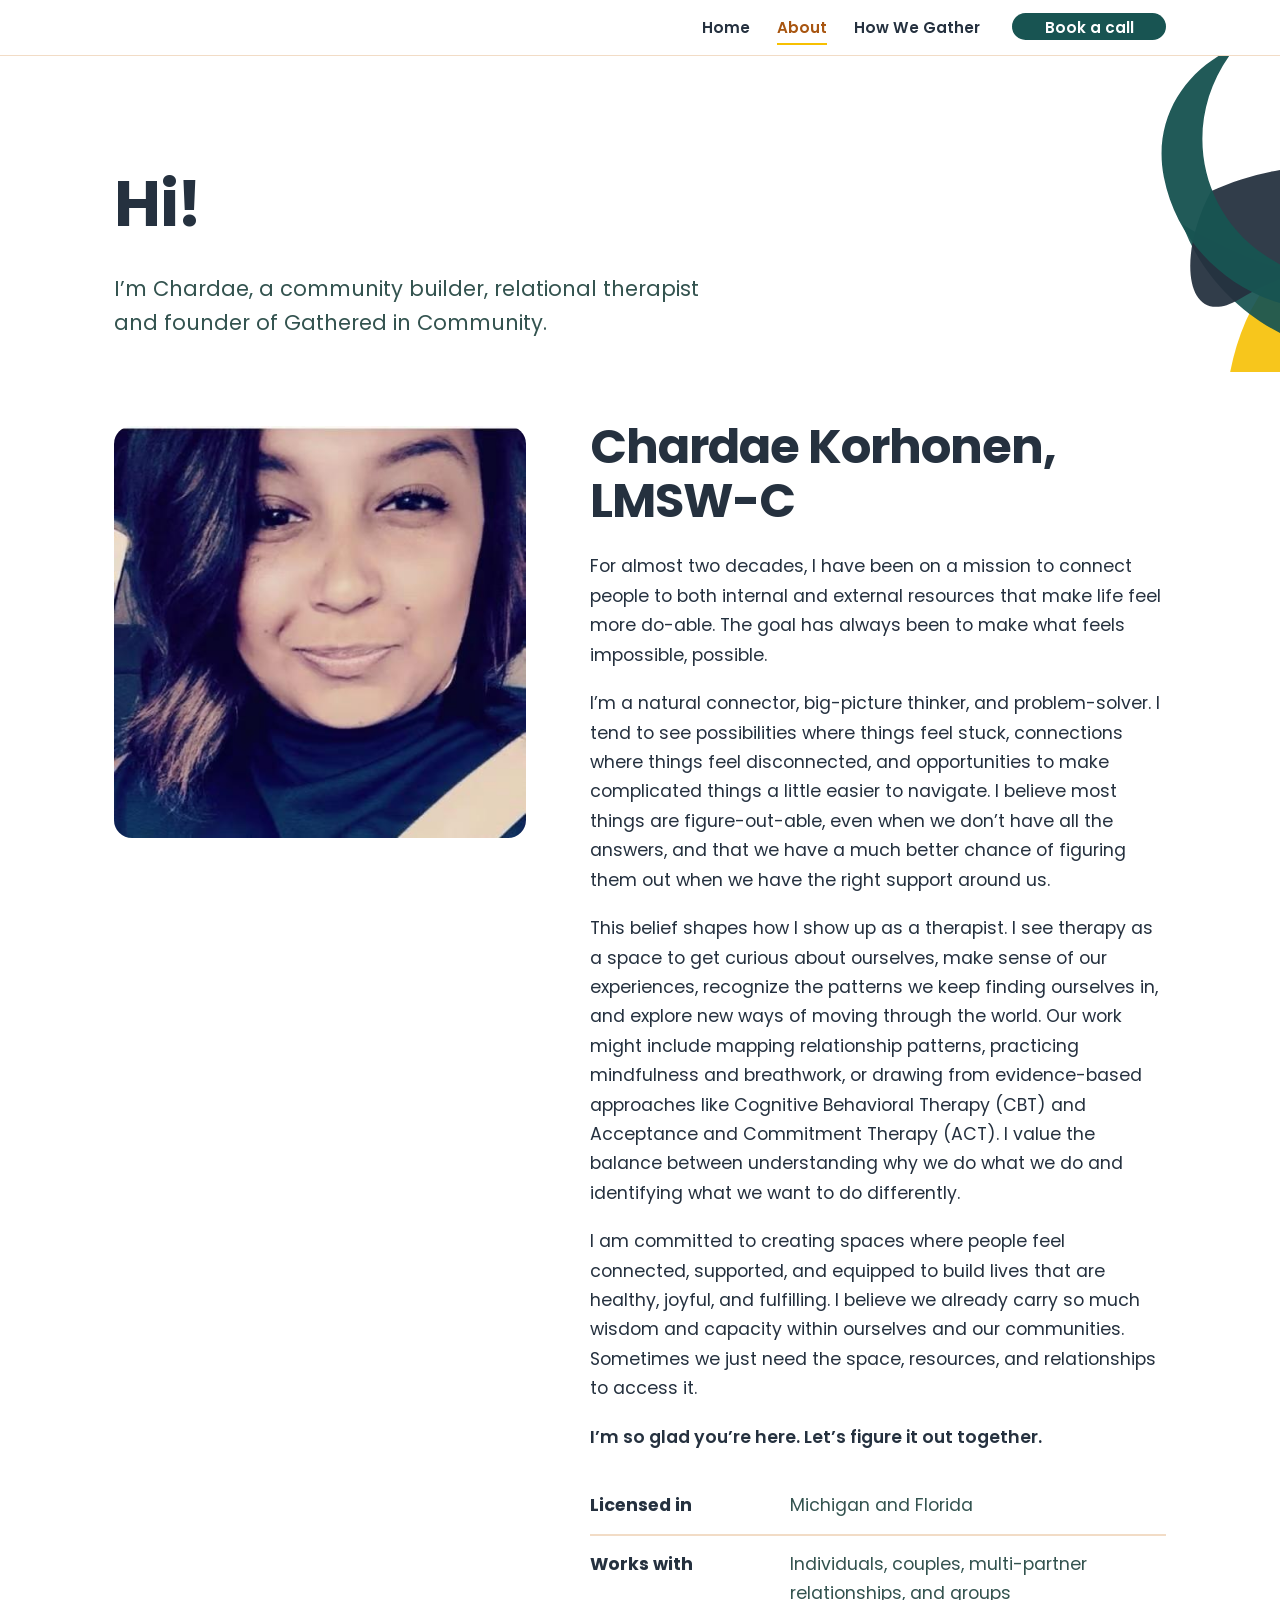
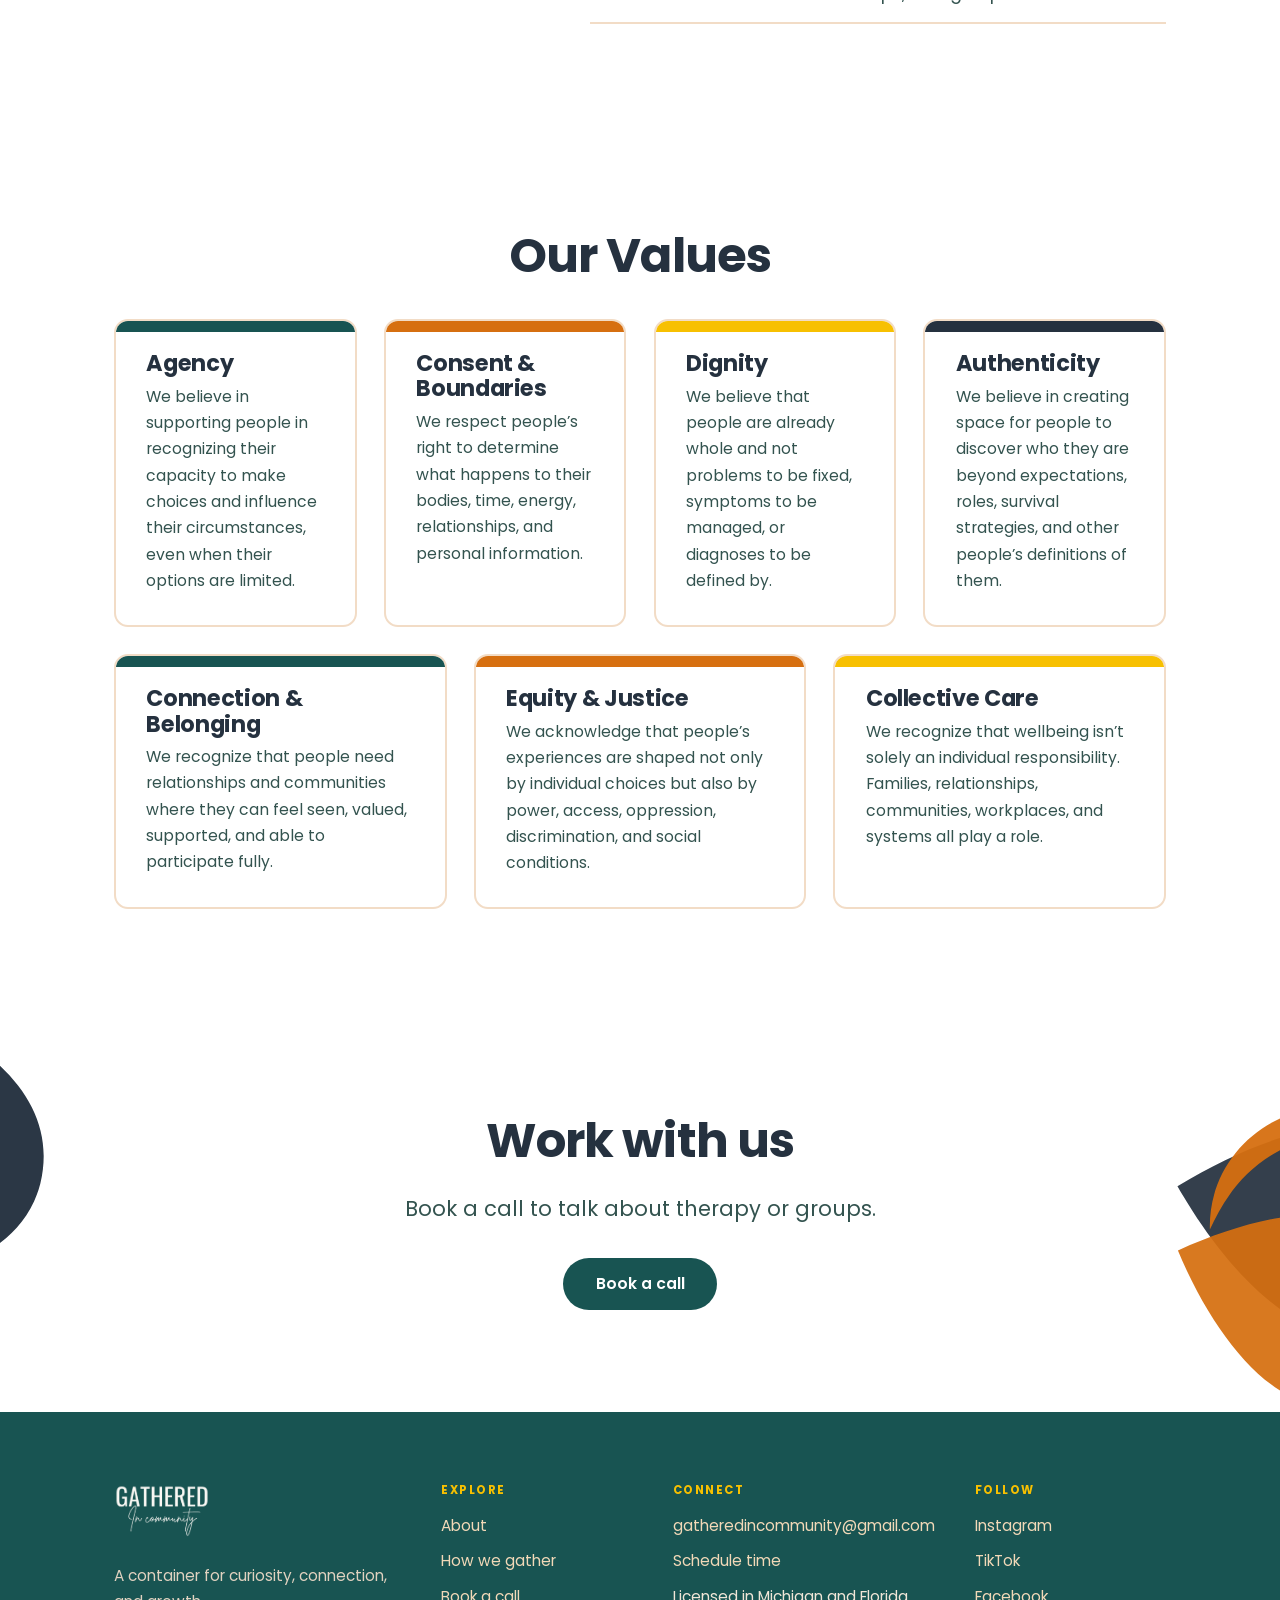
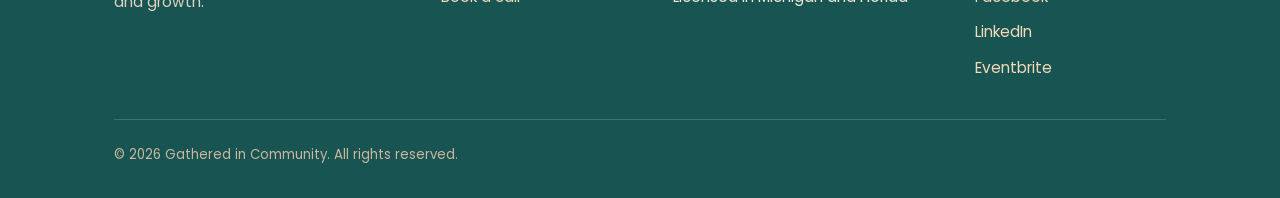
==== commit 49422409: "Add files via upload" ====
--- a/about.html
+++ b/about.html
@@ -24,7 +24,6 @@
           <li><a href="index.html">Home</a></li>
           <li><a href="about.html" class="is-active">About</a></li>
           <li><a href="offerings.html">How We Gather</a></li>
-          <li><a href="training.html">Training</a></li>
           <li class="nav__cta"><a class="btn btn--primary" href="book.html">Book a call</a></li>
         </ul>
       </nav>
@@ -32,7 +31,7 @@
   </header>
 
   <main>
-    <section class="hero">
+    <section class="hero hero--about">
       <span class="shape" style="right:-191px;top:55.3%;width:300px;transform:rotate(155deg);opacity:0.89" aria-hidden="true"><svg viewBox="0 0 100 100"><path d="M96,6 C62,10 22,30 10,62 C2,84 16,96 38,92 C70,86 94,48 96,6 Z" fill="#F7C001"/></svg></span>
       <span class="shape" style="right:-155px;top:29.0%;width:239px;transform:rotate(236deg);opacity:0.93" aria-hidden="true"><svg viewBox="0 0 100 100"><path d="M6,50 C26,18 66,6 96,14 C70,26 44,44 30,72 C22,88 8,72 6,50 Z" fill="#185452"/></svg></span>
       <span class="shape" style="right:-229px;top:14.7%;width:343px;transform:rotate(33deg);opacity:0.94" aria-hidden="true"><svg viewBox="0 0 100 100"><path d="M6,50 C26,18 66,6 96,14 C70,26 44,44 30,72 C22,88 8,72 6,50 Z" fill="#25313F"/></svg></span>
@@ -46,12 +45,8 @@
     </section>
 
     <!-- MEET CHARDAE -->
-    <section class="section">
-      <span class="shape" style="left:-239px;top:8.2%;width:373px;transform:rotate(161deg);opacity:1.00" aria-hidden="true"><svg viewBox="0 0 100 100"><path d="M8,92 C8,44 44,8 92,8 L92,34 C58,34 34,58 34,92 Z" fill="#25313F"/></svg></span>
-      <span class="shape" style="right:-177px;top:1.0%;width:257px;transform:rotate(90deg);opacity:0.97" aria-hidden="true"><svg viewBox="0 0 100 100"><path d="M8,92 C8,44 44,8 92,8 L92,34 C58,34 34,58 34,92 Z" fill="#F7C001"/></svg></span>
-      <span class="shape" style="right:-171px;top:28.2%;width:298px;transform:rotate(270deg);opacity:0.93" aria-hidden="true"><svg viewBox="0 0 100 100"><path d="M6,50 C26,18 66,6 96,14 C70,26 44,44 30,72 C22,88 8,72 6,50 Z" fill="#185452"/></svg></span>
-      <span class="shape" style="left:-124px;top:53.6%;width:215px;transform:rotate(135deg);opacity:0.90" aria-hidden="true"><svg viewBox="0 0 100 100"><path d="M2,64 C22,28 56,42 76,18 C86,6 96,10 99,20 C92,16 86,18 80,28 C60,60 26,46 8,82 C5,88 0,80 2,64 Z" fill="#25313F"/></svg></span>
-      <div class="container split">
+    <section class="section section--bio">
+      <div class="container split split--bio">
         <div class="split__media">
           <img class="portrait" src="assets/chardae-korhonen.jpg" alt="Chardae Korhonen, founder of Gathered in Community" width="500" height="500" />
         </div>
@@ -76,40 +71,32 @@
         <div class="center mb-lg">
           <h2>Our Values</h2>
         </div>
-        <div class="grid grid--3">
+        <div class="grid grid--values">
           <article class="card card--teal">
-            <h3>Autonomy &amp; Self-Determination</h3>
-            <p>We believe people have the right to make meaningful choices about their own lives, relationships, bodies, identities, and futures.</p>
+            <h3>Agency</h3>
+            <p>We believe in supporting people in recognizing their capacity to make choices and influence their circumstances, even when their options are limited.</p>
           </article>
           <article class="card card--orange">
             <h3>Consent &amp; Boundaries</h3>
             <p>We respect people&rsquo;s right to determine what happens to their bodies, time, energy, relationships, and personal information.</p>
           </article>
           <article class="card card--yellow">
-            <h3>Agency</h3>
-            <p>We believe in supporting people in recognizing their capacity to make choices and influence their circumstances, even when their options are limited.</p>
-          </article>
-          <article class="card card--peach">
             <h3>Dignity</h3>
             <p>We believe that people are already whole and not problems to be fixed, symptoms to be managed, or diagnoses to be defined by.</p>
           </article>
-          <article class="card card--teal">
-            <h3>Choice</h3>
-            <p>We respect and value different ways of living, relating, healing, communicating, parenting, partnering, and building community.</p>
-          </article>
-          <article class="card card--orange">
+          <article class="card card--peach">
             <h3>Authenticity</h3>
             <p>We believe in creating space for people to discover who they are beyond expectations, roles, survival strategies, and other people&rsquo;s definitions of them.</p>
           </article>
-          <article class="card card--yellow">
+          <article class="card card--teal">
             <h3>Connection &amp; Belonging</h3>
             <p>We recognize that people need relationships and communities where they can feel seen, valued, supported, and able to participate fully.</p>
           </article>
-          <article class="card card--peach">
+          <article class="card card--orange">
             <h3>Equity &amp; Justice</h3>
             <p>We acknowledge that people&rsquo;s experiences are shaped not only by individual choices but also by power, access, oppression, discrimination, and social conditions.</p>
           </article>
-          <article class="card card--teal">
+          <article class="card card--yellow">
             <h3>Collective Care</h3>
             <p>We recognize that wellbeing isn&rsquo;t solely an individual responsibility. Families, relationships, communities, workplaces, and systems all play a role.</p>
           </article>
@@ -124,7 +111,7 @@
       <span class="shape" style="right:-143px;top:20.4%;width:218px;transform:rotate(287deg);opacity:0.95" aria-hidden="true"><svg viewBox="0 0 100 100"><path d="M24,8 C60,-4 96,24 96,60 C96,80 82,94 64,98 C86,80 88,48 68,28 C54,14 38,10 24,8 Z" fill="#D66F10"/></svg></span>
       <div class="container narrow">
         <h2>Work with us</h2>
-        <p class="lead" style="margin:1rem auto 2rem;max-width:52ch;">Book a call to talk about therapy, groups, or training.</p>
+        <p class="lead" style="margin:1rem auto 2rem;max-width:52ch;">Book a call to talk about therapy or groups.</p>
         <a class="btn btn--primary" href="book.html">Book a call</a>
       </div>
     </section>
@@ -144,7 +131,6 @@
           <ul>
             <li><a href="about.html">About</a></li>
             <li><a href="offerings.html">How we gather</a></li>
-            <li><a href="training.html">Training</a></li>
             <li><a href="book.html">Book a call</a></li>
           </ul>
         </div>
--- a/styles.css
+++ b/styles.css
@@ -21,8 +21,8 @@
   --orange-soft: #FBE7D4;
 
   /* Surfaces (warm, no greys) */
-  --bg: #FFFDFA;
-  --surface: #FFF4E9;
+  --bg: #FFFFFF;
+  --surface: #FFFFFF;
   --line: #F2DCC6;
   --muted: #33534F;
 
@@ -358,5 +358,35 @@
 .signoff { font-weight: 600; color: var(--ink); }
 .hero__content .display { font-size: clamp(2.6rem, 5.2vw, 4.4rem); line-height: 1.05; }
 @media (min-width: 901px) { .hero__content:has(.display) { max-width: 72ch; } }
-.split:has(.portrait) { align-items: start; }
-.split:has(.portrait) .split__media { position: sticky; top: 6rem; }
+
+/* ---------- About page spacing ---------- */
+.hero--about .hero__grid { padding-bottom: clamp(1rem, 3vw, 2rem); }
+.hero--about .hero__lead { margin-bottom: 0; }
+.section--bio { padding-top: clamp(1.5rem, 4vw, 3rem); }
+.split--bio { grid-template-columns: minmax(0, 5fr) minmax(0, 7fr); align-items: start; }
+.split--bio .split__media { min-height: 0; position: static; }
+.split--bio h2 { margin-top: 0; }
+.split--bio .portrait { margin-top: .4rem; }
+@media (max-width: 900px) {
+  .split--bio { grid-template-columns: 1fr; gap: 2rem; }
+  .split--bio .portrait { max-width: 320px; margin-inline: 0; }
+}
+@media (max-width: 760px) {
+  .hero--about .shape { display: none; }
+}
+
+/* ---------- Buttons on teal backgrounds ---------- */
+.section--teal .btn--primary { background: #FFFFFF; color: var(--teal); }
+.section--teal .btn--primary:hover { background: var(--yellow); color: var(--ink); }
+
+/* ---------- Values: 4 then 3 on wide screens ---------- */
+.grid--values { grid-template-columns: repeat(12, minmax(0, 1fr)); }
+.grid--values > * { grid-column: span 3; }
+.grid--values > :nth-child(n+5) { grid-column: span 4; }
+@media (max-width: 1000px) {
+  .grid--values { grid-template-columns: repeat(2, minmax(0, 1fr)); }
+  .grid--values > *, .grid--values > :nth-child(n+5) { grid-column: auto; }
+}
+@media (max-width: 640px) {
+  .grid--values { grid-template-columns: 1fr; }
+}
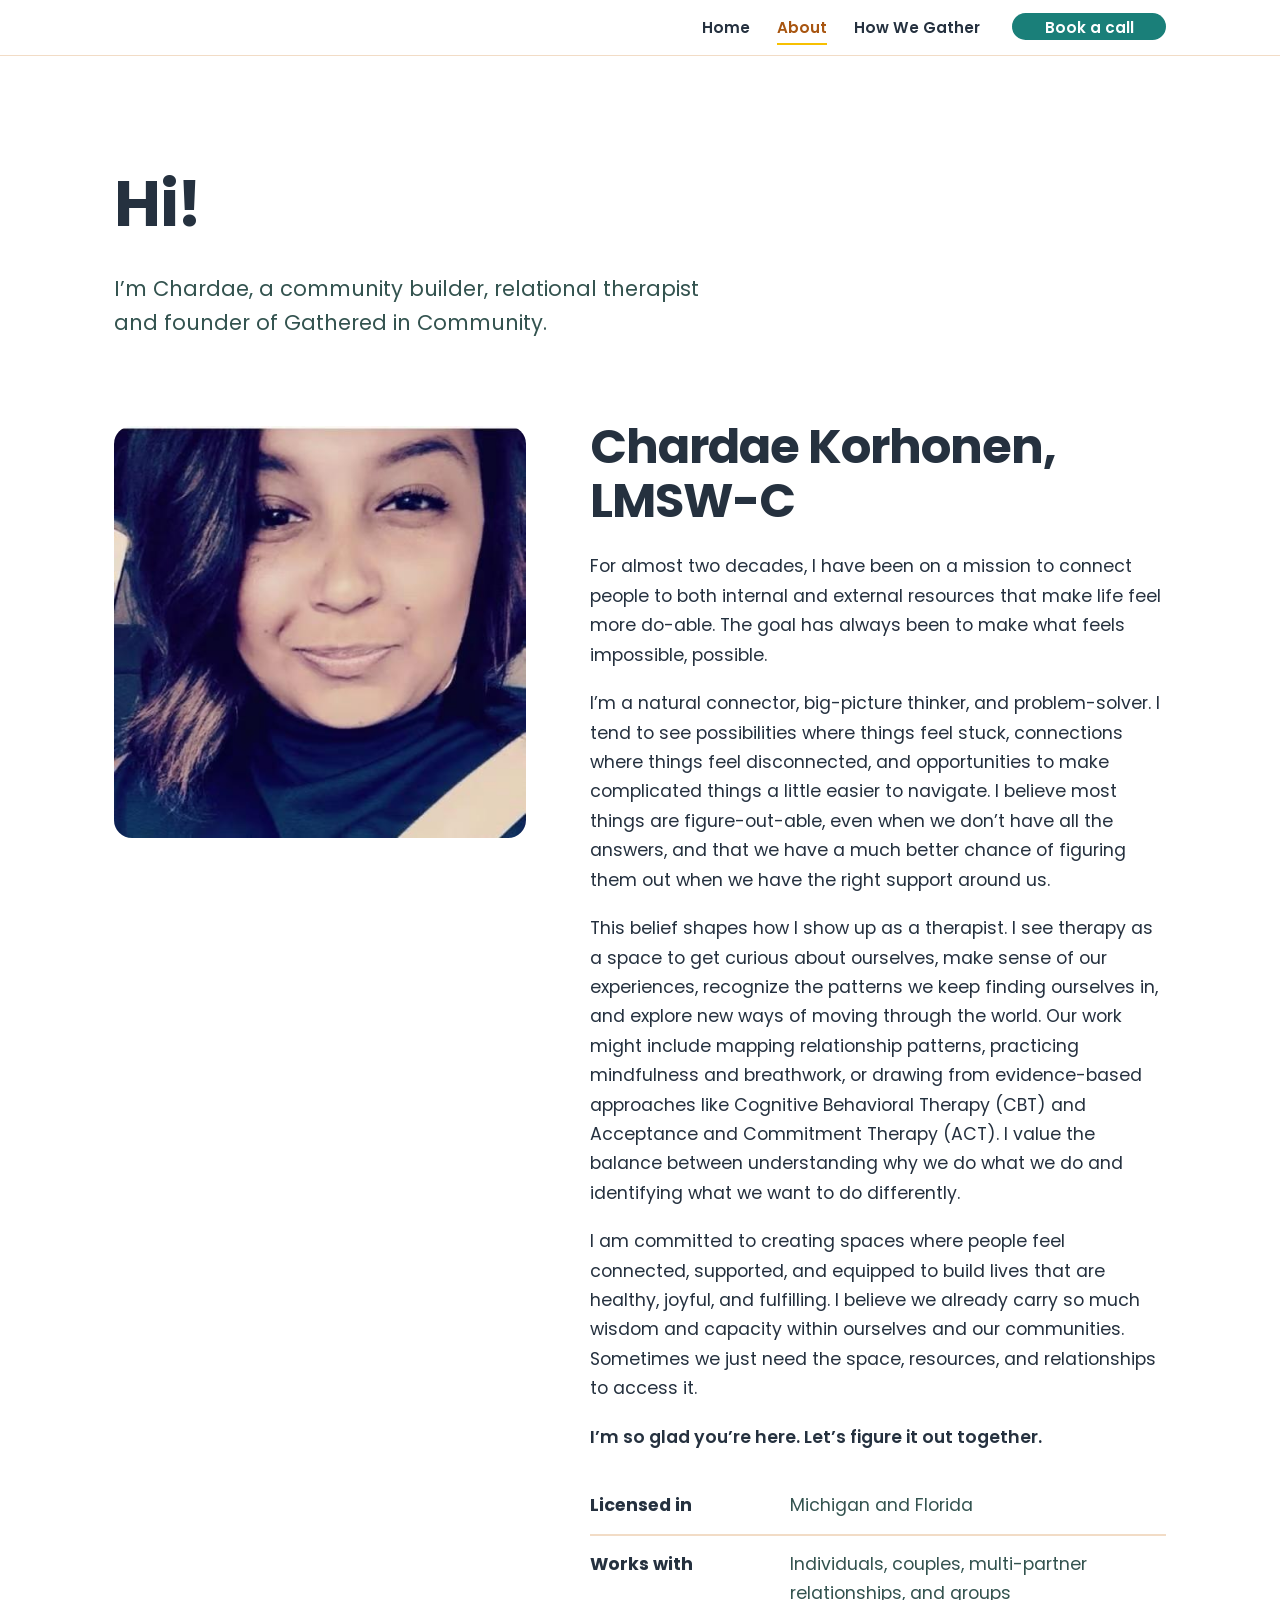
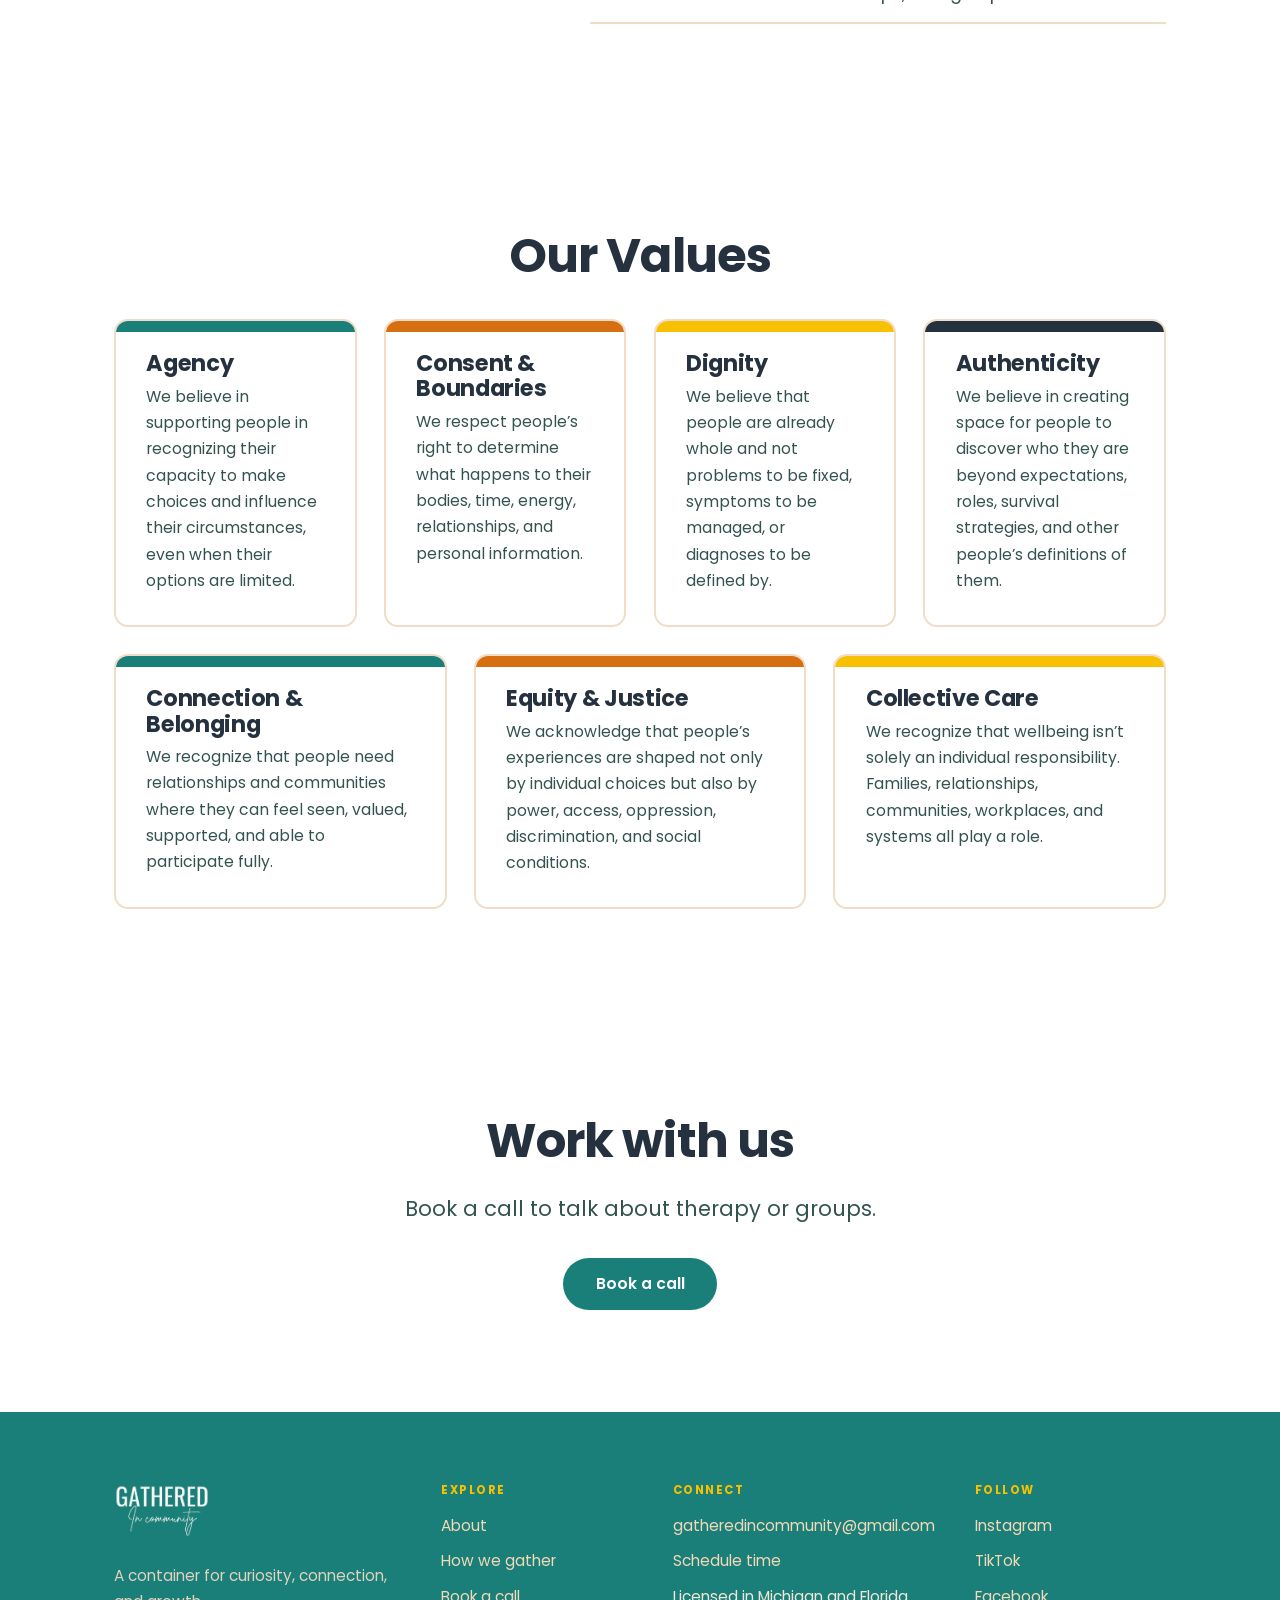
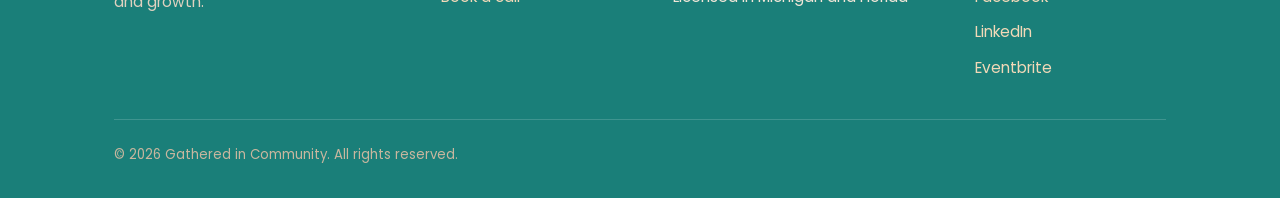
==== commit 411b046c: "Add files via upload" ====
--- a/about.html
+++ b/about.html
@@ -32,10 +32,6 @@
 
   <main>
     <section class="hero hero--about">
-      <span class="shape" style="right:-191px;top:55.3%;width:300px;transform:rotate(155deg);opacity:0.89" aria-hidden="true"><svg viewBox="0 0 100 100"><path d="M96,6 C62,10 22,30 10,62 C2,84 16,96 38,92 C70,86 94,48 96,6 Z" fill="#F7C001"/></svg></span>
-      <span class="shape" style="right:-155px;top:29.0%;width:239px;transform:rotate(236deg);opacity:0.93" aria-hidden="true"><svg viewBox="0 0 100 100"><path d="M6,50 C26,18 66,6 96,14 C70,26 44,44 30,72 C22,88 8,72 6,50 Z" fill="#185452"/></svg></span>
-      <span class="shape" style="right:-229px;top:14.7%;width:343px;transform:rotate(33deg);opacity:0.94" aria-hidden="true"><svg viewBox="0 0 100 100"><path d="M6,50 C26,18 66,6 96,14 C70,26 44,44 30,72 C22,88 8,72 6,50 Z" fill="#25313F"/></svg></span>
-      <span class="shape" style="right:-175px;top:-8.1%;width:300px;transform:rotate(169deg);opacity:0.96" aria-hidden="true"><svg viewBox="0 0 100 100"><path d="M24,8 C60,-4 96,24 96,60 C96,80 82,94 64,98 C86,80 88,48 68,28 C54,14 38,10 24,8 Z" fill="#185452"/></svg></span>
       <div class="container hero__grid">
         <div class="hero__content">
         <h1>Hi!</h1>
@@ -105,10 +101,6 @@
     </section>
 
     <section class="section center">
-      <span class="shape" style="right:-204px;top:12.1%;width:320px;transform:rotate(283deg);opacity:0.93" aria-hidden="true"><svg viewBox="0 0 100 100"><path d="M50,3 C74,28 90,55 73,78 C60,95 33,96 21,79 C6,58 24,27 50,3 Z" fill="#25313F"/></svg></span>
-      <span class="shape" style="left:-220px;top:-9.9%;width:317px;transform:rotate(337deg);opacity:0.97" aria-hidden="true"><svg viewBox="0 0 100 100"><path d="M50,3 C74,28 90,55 73,78 C60,95 33,96 21,79 C6,58 24,27 50,3 Z" fill="#25313F"/></svg></span>
-      <span class="shape" style="right:-171px;top:35.0%;width:290px;transform:rotate(290deg);opacity:0.93" aria-hidden="true"><svg viewBox="0 0 100 100"><path d="M50,3 C74,28 90,55 73,78 C60,95 33,96 21,79 C6,58 24,27 50,3 Z" fill="#D66F10"/></svg></span>
-      <span class="shape" style="right:-143px;top:20.4%;width:218px;transform:rotate(287deg);opacity:0.95" aria-hidden="true"><svg viewBox="0 0 100 100"><path d="M24,8 C60,-4 96,24 96,60 C96,80 82,94 64,98 C86,80 88,48 68,28 C54,14 38,10 24,8 Z" fill="#D66F10"/></svg></span>
       <div class="container narrow">
         <h2>Work with us</h2>
         <p class="lead" style="margin:1rem auto 2rem;max-width:52ch;">Book a call to talk about therapy or groups.</p>
--- a/styles.css
+++ b/styles.css
@@ -7,15 +7,15 @@
 :root {
   /* Core palette */
   --ink: #25313F;        /* navy, headings + body */
-  --teal: #185452;
-  --teal-dark: #10403E;
+  --teal: #1A7F79;
+  --teal-dark: #146560;
   --yellow: #F7C001;
   --orange: #D66F10;        /* fills and shapes */
   --orange-ink: #A85510;    /* text: passes AA at small sizes */
   --orange-deep: #A85510;   /* bold section background, white text passes */
 
   /* Tints */
-  --teal-soft: #E4EEED;
+  --teal-soft: #E2F1EF;
   --yellow-soft: #FEF4D2;
   --peach-soft: #FFEDE0;
   --orange-soft: #FBE7D4;
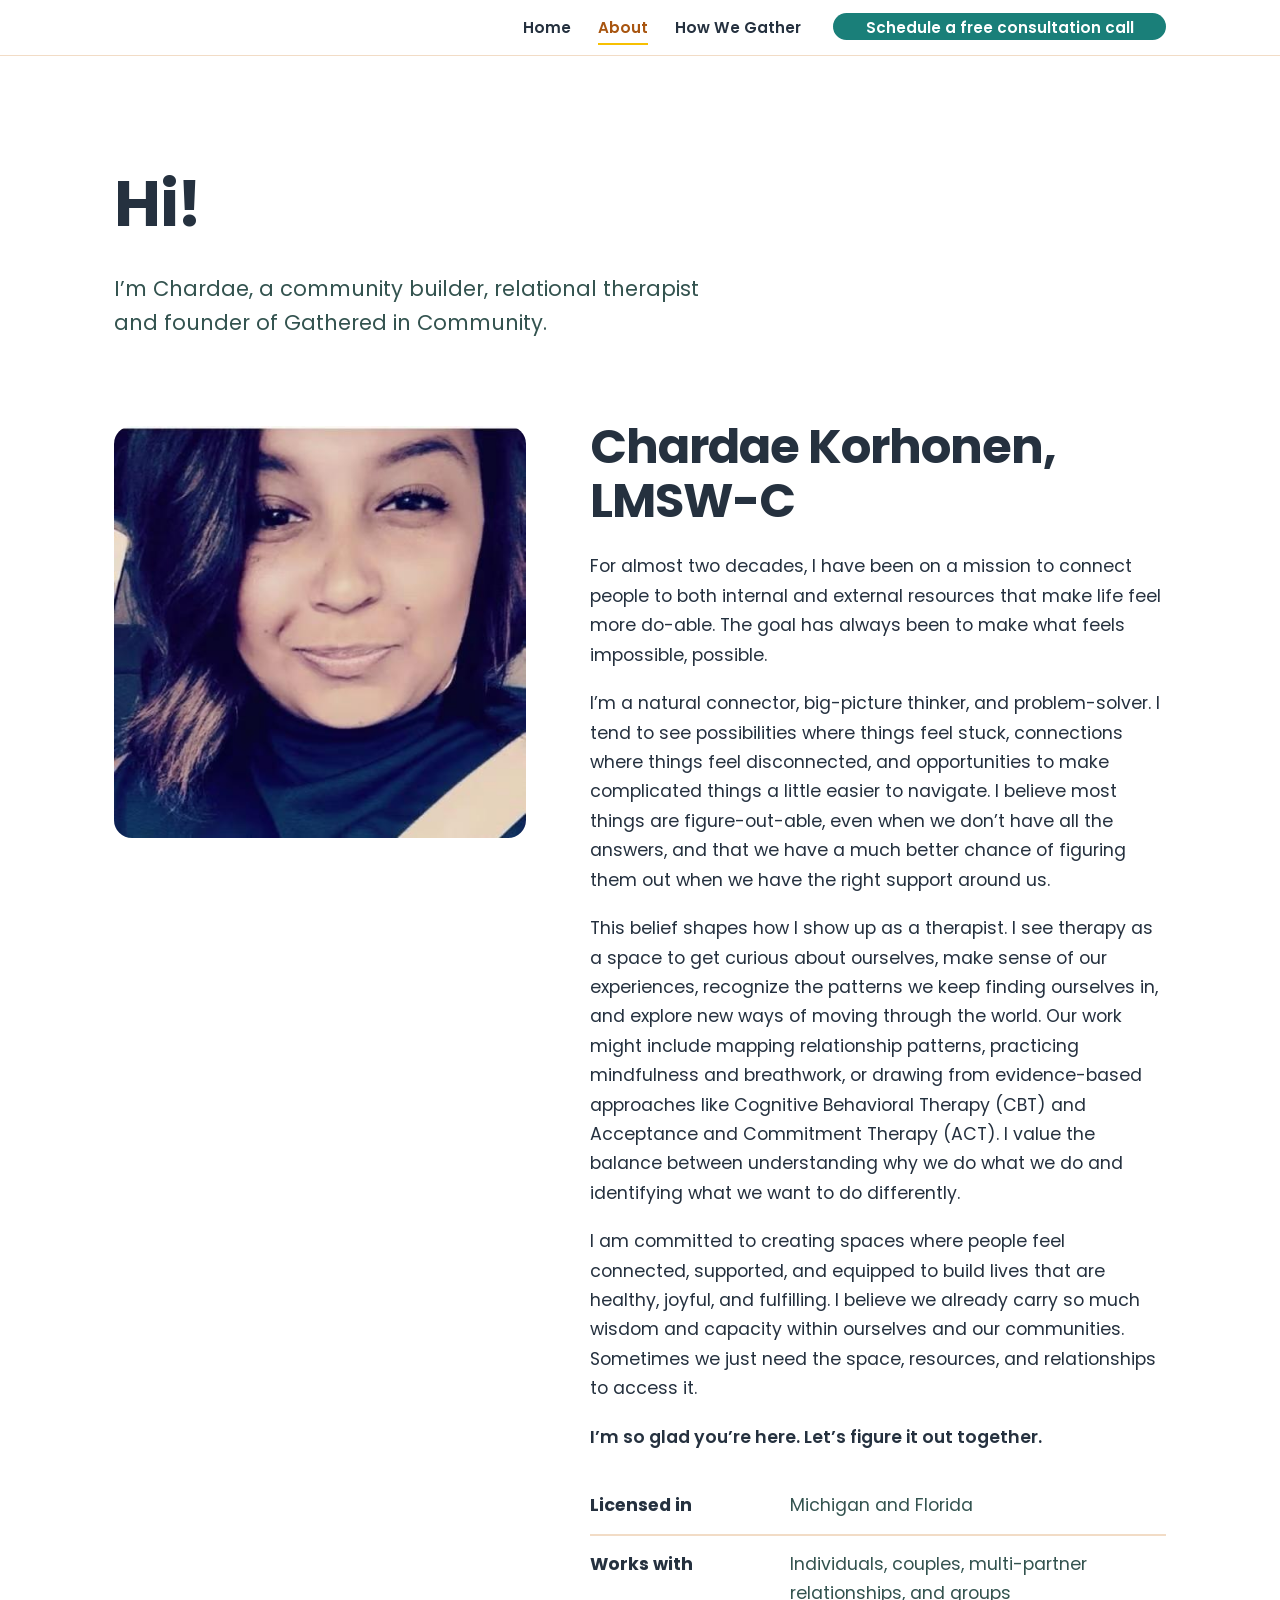
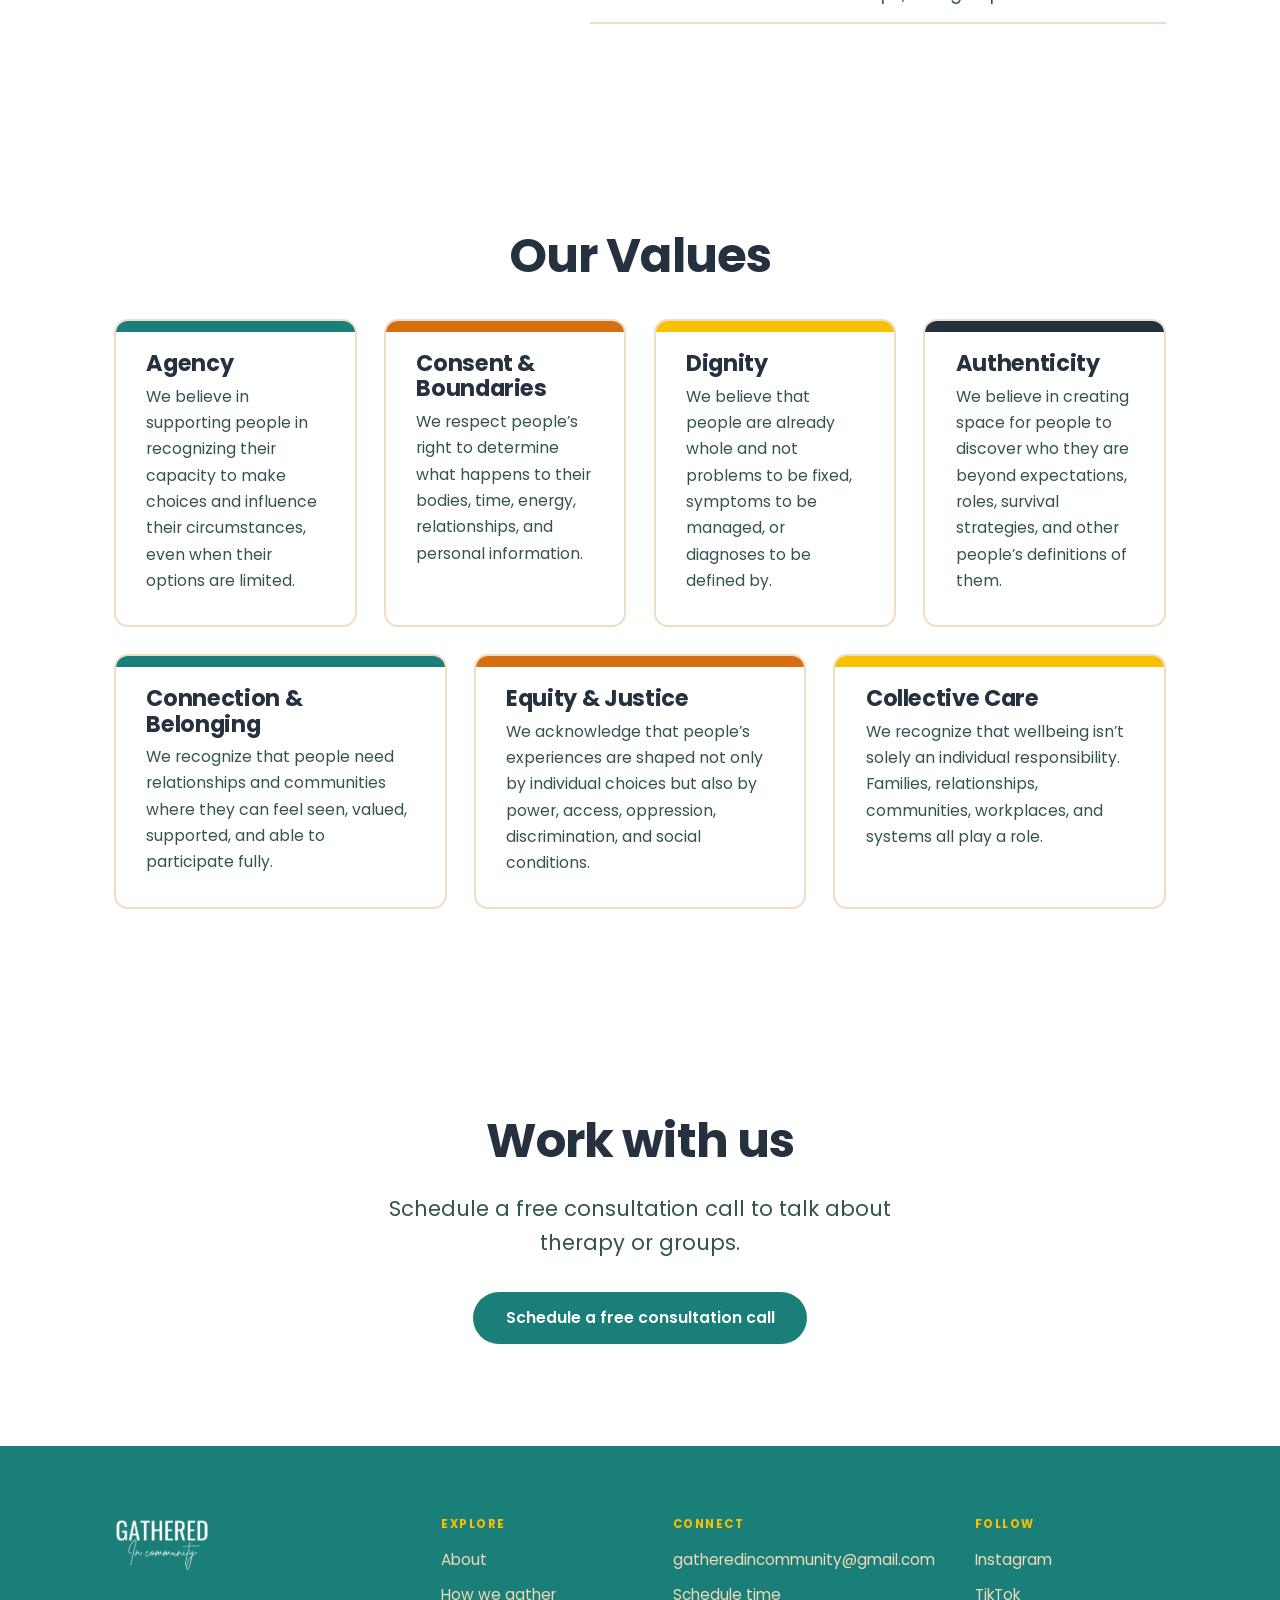
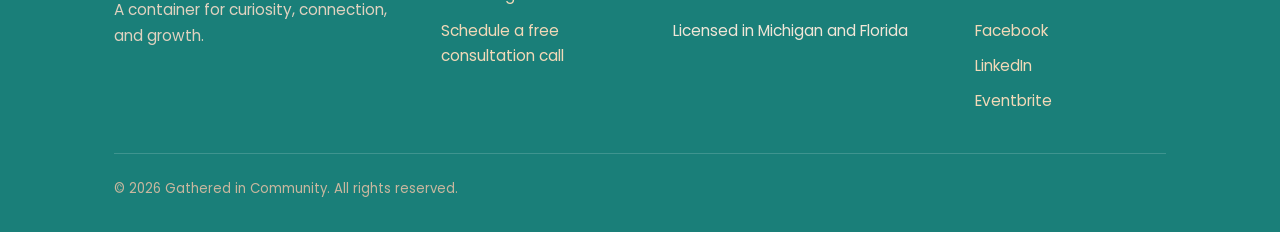
==== commit 78ccadbb: "Add files via upload" ====
--- a/about.html
+++ b/about.html
@@ -24,7 +24,7 @@
           <li><a href="index.html">Home</a></li>
           <li><a href="about.html" class="is-active">About</a></li>
           <li><a href="offerings.html">How We Gather</a></li>
-          <li class="nav__cta"><a class="btn btn--primary" href="book.html">Book a call</a></li>
+          <li class="nav__cta"><a class="btn btn--primary" href="book.html">Schedule a free consultation call</a></li>
         </ul>
       </nav>
     </div>
@@ -103,8 +103,8 @@
     <section class="section center">
       <div class="container narrow">
         <h2>Work with us</h2>
-        <p class="lead" style="margin:1rem auto 2rem;max-width:52ch;">Book a call to talk about therapy or groups.</p>
-        <a class="btn btn--primary" href="book.html">Book a call</a>
+        <p class="lead" style="margin:1rem auto 2rem;max-width:52ch;">Schedule a free consultation call to talk about therapy or groups.</p>
+        <a class="btn btn--primary" href="book.html">Schedule a free consultation call</a>
       </div>
     </section>
   </main>
@@ -123,7 +123,7 @@
           <ul>
             <li><a href="about.html">About</a></li>
             <li><a href="offerings.html">How we gather</a></li>
-            <li><a href="book.html">Book a call</a></li>
+            <li><a href="book.html">Schedule a free consultation call</a></li>
           </ul>
         </div>
         <div>
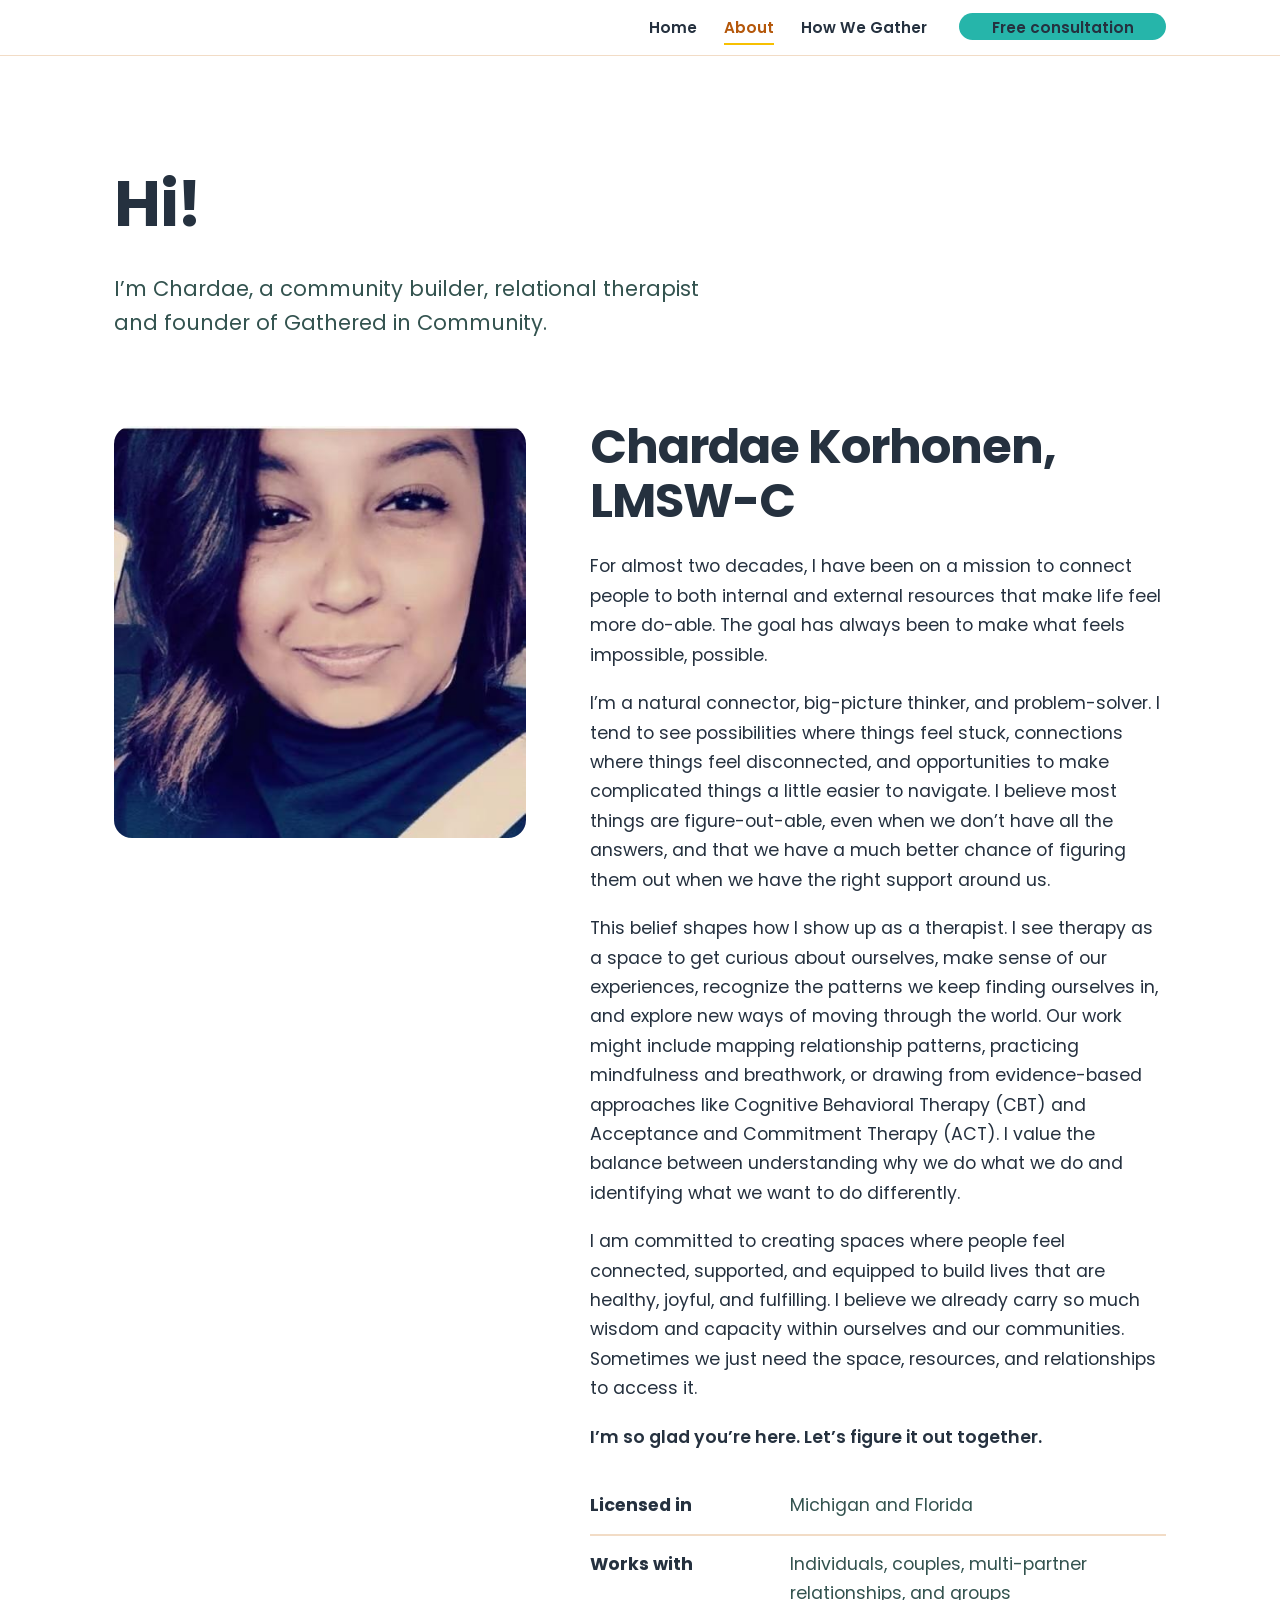
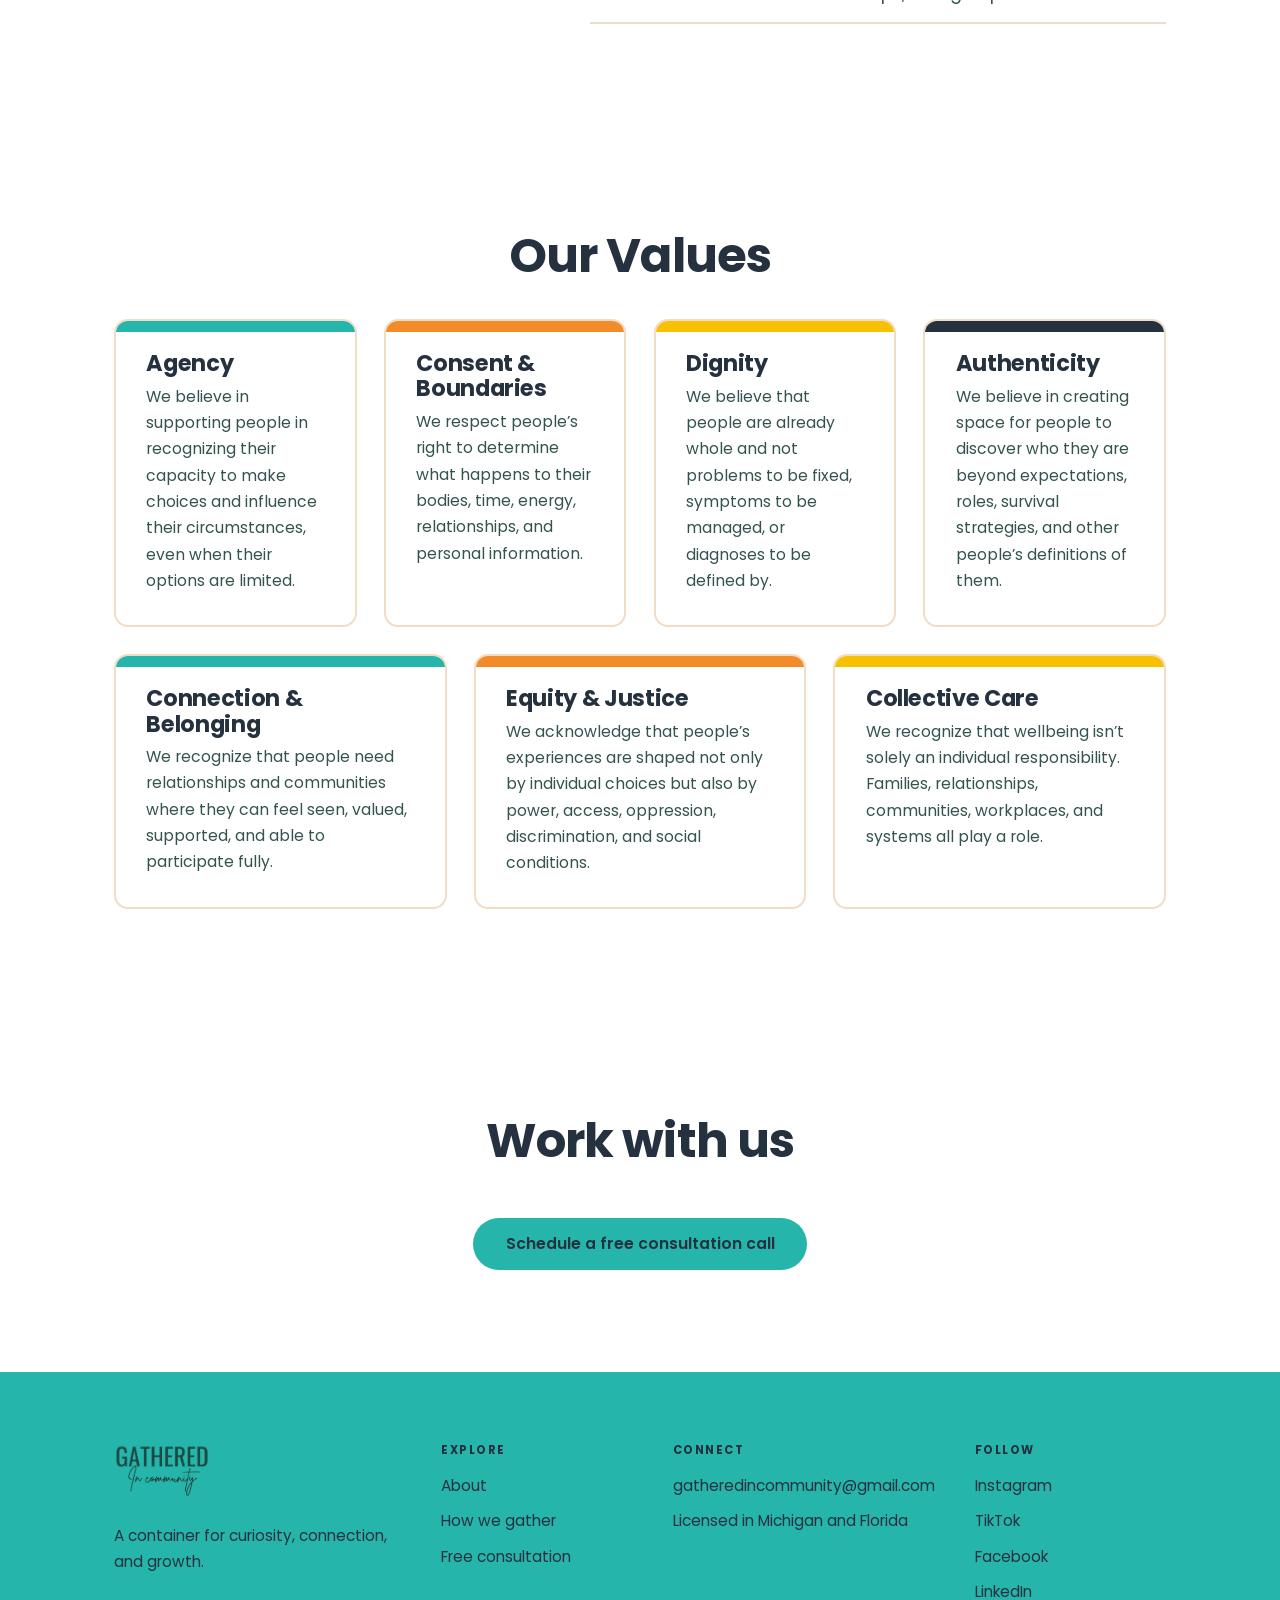
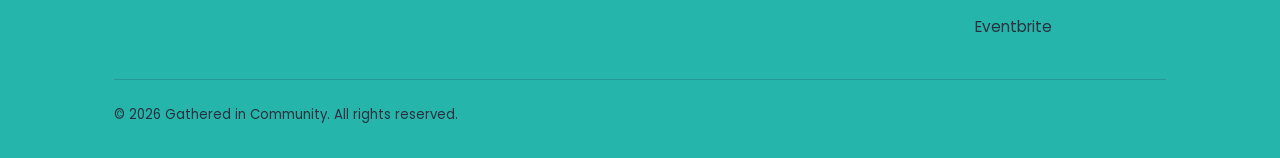
==== commit 12c79f7b: "Add files via upload" ====
--- a/about.html
+++ b/about.html
@@ -24,7 +24,7 @@
           <li><a href="index.html">Home</a></li>
           <li><a href="about.html" class="is-active">About</a></li>
           <li><a href="offerings.html">How We Gather</a></li>
-          <li class="nav__cta"><a class="btn btn--primary" href="book.html">Schedule a free consultation call</a></li>
+          <li class="nav__cta"><a class="btn btn--primary" href="book.html">Free consultation</a></li>
         </ul>
       </nav>
     </div>
@@ -103,8 +103,7 @@
     <section class="section center">
       <div class="container narrow">
         <h2>Work with us</h2>
-        <p class="lead" style="margin:1rem auto 2rem;max-width:52ch;">Schedule a free consultation call to talk about therapy or groups.</p>
-        <a class="btn btn--primary" href="book.html">Schedule a free consultation call</a>
+        <a class="btn btn--primary" style="margin-top:1.6rem;" href="book.html">Schedule a free consultation call</a>
       </div>
     </section>
   </main>
@@ -114,7 +113,7 @@
       <div class="footer__grid">
         <div class="footer__brand">
           <a class="brand" href="index.html" aria-label="Gathered in Community, home">
-            <img class="brand__logo" src="assets/wordmark-light.png" alt="Gathered in Community" />
+            <img class="brand__logo" src="assets/wordmark-dark.png" alt="Gathered in Community" />
           </a>
           <p>A container for curiosity, connection, and growth.</p>
         </div>
@@ -123,14 +122,13 @@
           <ul>
             <li><a href="about.html">About</a></li>
             <li><a href="offerings.html">How we gather</a></li>
-            <li><a href="book.html">Schedule a free consultation call</a></li>
+            <li><a href="book.html">Free consultation</a></li>
           </ul>
         </div>
         <div>
           <h4>Connect</h4>
           <ul>
             <li><a href="mailto:gatheredincommunity@gmail.com">gatheredincommunity@gmail.com</a></li>
-            <li><a href="book.html">Schedule time</a></li>
             <li>Licensed in Michigan and Florida</li>
           </ul>
         </div>
--- a/styles.css
+++ b/styles.css
@@ -7,15 +7,16 @@
 :root {
   /* Core palette */
   --ink: #25313F;        /* navy, headings + body */
-  --teal: #1A7F79;
-  --teal-dark: #146560;
+  --teal: #26B5AA;         /* turquoise, navy text on it */
+  --teal-dark: #1E9A90;
+  --teal-ink: #137A72;     /* teal for text on white */
   --yellow: #F7C001;
-  --orange: #D66F10;        /* fills and shapes */
-  --orange-ink: #A85510;    /* text: passes AA at small sizes */
-  --orange-deep: #A85510;   /* bold section background, white text passes */
+  --orange: #F28C28;        /* fills and shapes */
+  --orange-ink: #B4570A;    /* text on white */
+  --orange-deep: #EF7D1F;   /* bold section background, navy text on it */
 
   /* Tints */
-  --teal-soft: #E2F1EF;
+  --teal-soft: #DDF4F1;
   --yellow-soft: #FEF4D2;
   --peach-soft: #FFEDE0;
   --orange-soft: #FBE7D4;
@@ -64,8 +65,8 @@
 .container { width: 100%; max-width: var(--maxw); margin-inline: auto; padding-inline: clamp(1.25rem,5vw,4rem); }
 .section { padding-block: clamp(3.5rem,8vw,6.5rem); }
 .section--tint { background: var(--surface); }
-.section--teal { background: var(--teal); color: #EFF5F4; }
-.section--teal h1,.section--teal h2,.section--teal h3 { color: #FFFFFF; }
+.section--teal { background: var(--teal); color: var(--ink); }
+.section--teal h1,.section--teal h2,.section--teal h3 { color: var(--ink); }
 .section--teal .card h3 { color: var(--ink); }
 .section--yellow { background: var(--yellow-soft); }
 .section--peach { background: var(--yellow-soft); }
@@ -77,10 +78,10 @@
   font-size: 0.75rem; font-weight: 700; color: var(--orange-ink);
   margin: 0 0 1rem;
 }
-.section--teal .eyebrow { color: var(--yellow); }
+.section--teal .eyebrow { color: var(--ink); }
 .lead { font-size: clamp(1.1rem,2.1vw,1.32rem); line-height: 1.6; color: var(--muted); }
 .lead--italic { font-style: italic; }
-.section--teal .lead { color: #D7E4E2; }
+.section--teal .lead { color: var(--ink); }
 
 .display { font-size: clamp(3rem,7vw,5.4rem); line-height: 1.0; letter-spacing:-0.025em; }
 h1 { font-size: clamp(2.5rem,5.4vw,4rem); letter-spacing:-0.022em; }
@@ -95,13 +96,13 @@
   cursor: pointer; text-decoration: none;
   transition: transform .18s ease, background .18s ease, color .18s ease;
 }
-.btn--primary { background: var(--teal); color: #fff; }
-.btn--primary:hover { background: var(--teal-dark); transform: translateY(-2px); }
+.btn--primary { background: var(--teal); color: var(--ink); }
+.btn--primary:hover { background: var(--ink); color: #fff; transform: translateY(-2px); }
 .btn--accent { background: var(--yellow); color: var(--ink); }
 .btn--accent:hover { background: #E4B000; transform: translateY(-2px); }
 .btn--outline { background: transparent; color: var(--orange-ink); border-color: var(--orange-ink); }
 .btn--outline:hover { background: var(--orange-ink); color: #fff; transform: translateY(-2px); }
-.btn--light { background: #fff; color: var(--teal); }
+.btn--light { background: #fff; color: var(--teal-ink); }
 .btn--light:hover { transform: translateY(-2px); }
 .btn-row { display: flex; flex-wrap: wrap; gap: .9rem; }
 .center .btn-row { justify-content: center; }
@@ -126,7 +127,8 @@
 .nav__links a:hover { color: var(--orange-ink); }
 .nav__links a.is-active { color: var(--orange-ink); border-bottom-color: var(--yellow); }
 .nav__cta { margin-left: .3rem; }
-.nav__cta a.btn { color: #fff; border-bottom: 0; }
+.nav__cta a.btn { color: var(--ink); border-bottom: 0; }
+.nav__cta a.btn:hover { color: #fff; }
 .nav__toggle { display: none; background: transparent; border: 0; cursor: pointer; padding: .4rem; }
 .nav__toggle span { display: block; width: 26px; height: 3px; background: var(--ink); margin: 5px 0; border-radius: 2px; }
 
@@ -211,14 +213,14 @@
 .setup-note code { background: #f5d9bd; padding: .1rem .4rem; border-radius: 5px; font-size: .88em; }
 
 /* Footer */
-.footer { background: var(--teal); color: #F1E6D8; padding-block: clamp(3rem,6vw,4.5rem) 2rem; }
-.footer a { color: #F2D9B8; text-decoration: none; }
+.footer { background: var(--teal); color: var(--ink); padding-block: clamp(3rem,6vw,4.5rem) 2rem; }
+.footer a { color: var(--ink); text-decoration: none; }
 .footer a:hover { text-decoration: underline; }
-.footer__grid { display: grid; grid-template-columns: 1.5fr 1fr 1fr 1fr; gap: 2.5rem; padding-bottom: 2.4rem; border-bottom: 1px solid rgba(255,255,255,.16); }
-.footer__brand p { color: #E0D2C0; max-width: 34ch; margin-top: 1rem; font-size: .96rem; }
-.footer h4 { font-family: var(--font-display); text-transform: uppercase; letter-spacing: .13em; font-size: .72rem; color: var(--yellow); margin: 0 0 1rem; }
+.footer__grid { display: grid; grid-template-columns: 1.5fr 1fr 1fr 1fr; gap: 2.5rem; padding-bottom: 2.4rem; border-bottom: 1px solid rgba(37,49,63,.2); }
+.footer__brand p { color: var(--ink); max-width: 34ch; margin-top: 1rem; font-size: .96rem; }
+.footer h4 { font-family: var(--font-display); text-transform: uppercase; letter-spacing: .13em; font-size: .72rem; color: var(--ink); margin: 0 0 1rem; }
 .footer ul { list-style: none; margin: 0; padding: 0; display: grid; gap: .6rem; font-size: .96rem; }
-.footer__bottom { padding-top: 1.5rem; font-size: .83rem; color: #C9B79F; }
+.footer__bottom { padding-top: 1.5rem; font-size: .83rem; color: var(--ink); }
 
 .mb-lg { margin-bottom: 2.2rem; }
 .text-muted { color: var(--muted); }
@@ -272,7 +274,7 @@
 .offering--orange { border-color: var(--orange); }
 .offering--yellow { border-color: var(--yellow); }
 .offering--peach  { border-color: var(--ink); }
-.offering .eyebrow--teal   { color: var(--teal); }
+.offering .eyebrow--teal   { color: var(--teal-ink); }
 .offering .eyebrow--orange { color: var(--orange-ink); }
 .offering .eyebrow--yellow { color: #9A7407; }
 .offering .eyebrow--peach  { color: var(--ink); }
@@ -312,12 +314,12 @@
 .section--yellow-solid { background: var(--yellow); color: var(--ink); }
 .section--yellow-solid h1,.section--yellow-solid h2,.section--yellow-solid h3 { color: var(--ink); }
 .section--yellow-solid .lead { color: var(--ink); }
-.section--yellow-solid .eyebrow { color: var(--teal); }
-
-.section--orange-solid { background: var(--orange-deep); color: #FFF3E8; }
-.section--orange-solid h1,.section--orange-solid h2,.section--orange-solid h3 { color: #FFFFFF; }
-.section--orange-solid .lead { color: #FBE7D4; }
-.section--orange-solid .eyebrow { color: var(--yellow); }
+.section--yellow-solid .eyebrow { color: var(--teal-ink); }
+
+.section--orange-solid { background: var(--orange-deep); color: var(--ink); }
+.section--orange-solid h1,.section--orange-solid h2,.section--orange-solid h3 { color: var(--ink); }
+.section--orange-solid .lead { color: var(--ink); }
+.section--orange-solid .eyebrow { color: var(--ink); }
 
 /* cards and panels keep their own surface on colour */
 .section--yellow-solid .card { border-color: var(--ink); }
@@ -325,15 +327,15 @@
 .section--orange-solid .card h3 { color: var(--ink); }
 .section--yellow-solid .facts div { border-bottom-color: rgba(37,49,63,.25); }
 .section--orange-solid .facts div { border-bottom-color: rgba(255,255,255,.3); }
-.section--orange-solid .facts dt { color: #FFFFFF; }
+.section--orange-solid .facts dt { color: var(--ink); }
 .section--yellow-solid .facts dd { color: var(--ink); }
-.section--orange-solid .facts dd { color: #FBE7D4; }
+.section--orange-solid .facts dd { color: var(--ink); }
 .section--yellow-solid .offering { border-left-color: var(--ink); }
 .section--orange-solid .offering { border-left-color: var(--yellow); }
 .section--yellow-solid .btn--outline { color: var(--ink); border-color: var(--ink); }
-.section--orange-solid .btn--outline { color: #fff; border-color: #fff; }
+.section--orange-solid .btn--outline { color: var(--ink); border-color: var(--ink); }
 .section--yellow-solid .btn--outline:hover { background: var(--ink); color: #fff; }
-.section--orange-solid .btn--outline:hover { background: #fff; color: var(--orange-deep); }
+.section--orange-solid .btn--outline:hover { background: var(--ink); color: #fff; }
 .section--yellow-solid .ph, .section--orange-solid .ph { background: #fff; color: var(--ink); box-shadow: inset 0 -2px 0 var(--ink); }
 
 /* ---------- Founder portrait ---------- */
@@ -376,7 +378,7 @@
 }
 
 /* ---------- Buttons on teal backgrounds ---------- */
-.section--teal .btn--primary { background: #FFFFFF; color: var(--teal); }
+.section--teal .btn--primary { background: #FFFFFF; color: var(--ink); }
 .section--teal .btn--primary:hover { background: var(--yellow); color: var(--ink); }
 
 /* ---------- Values: 4 then 3 on wide screens ---------- */
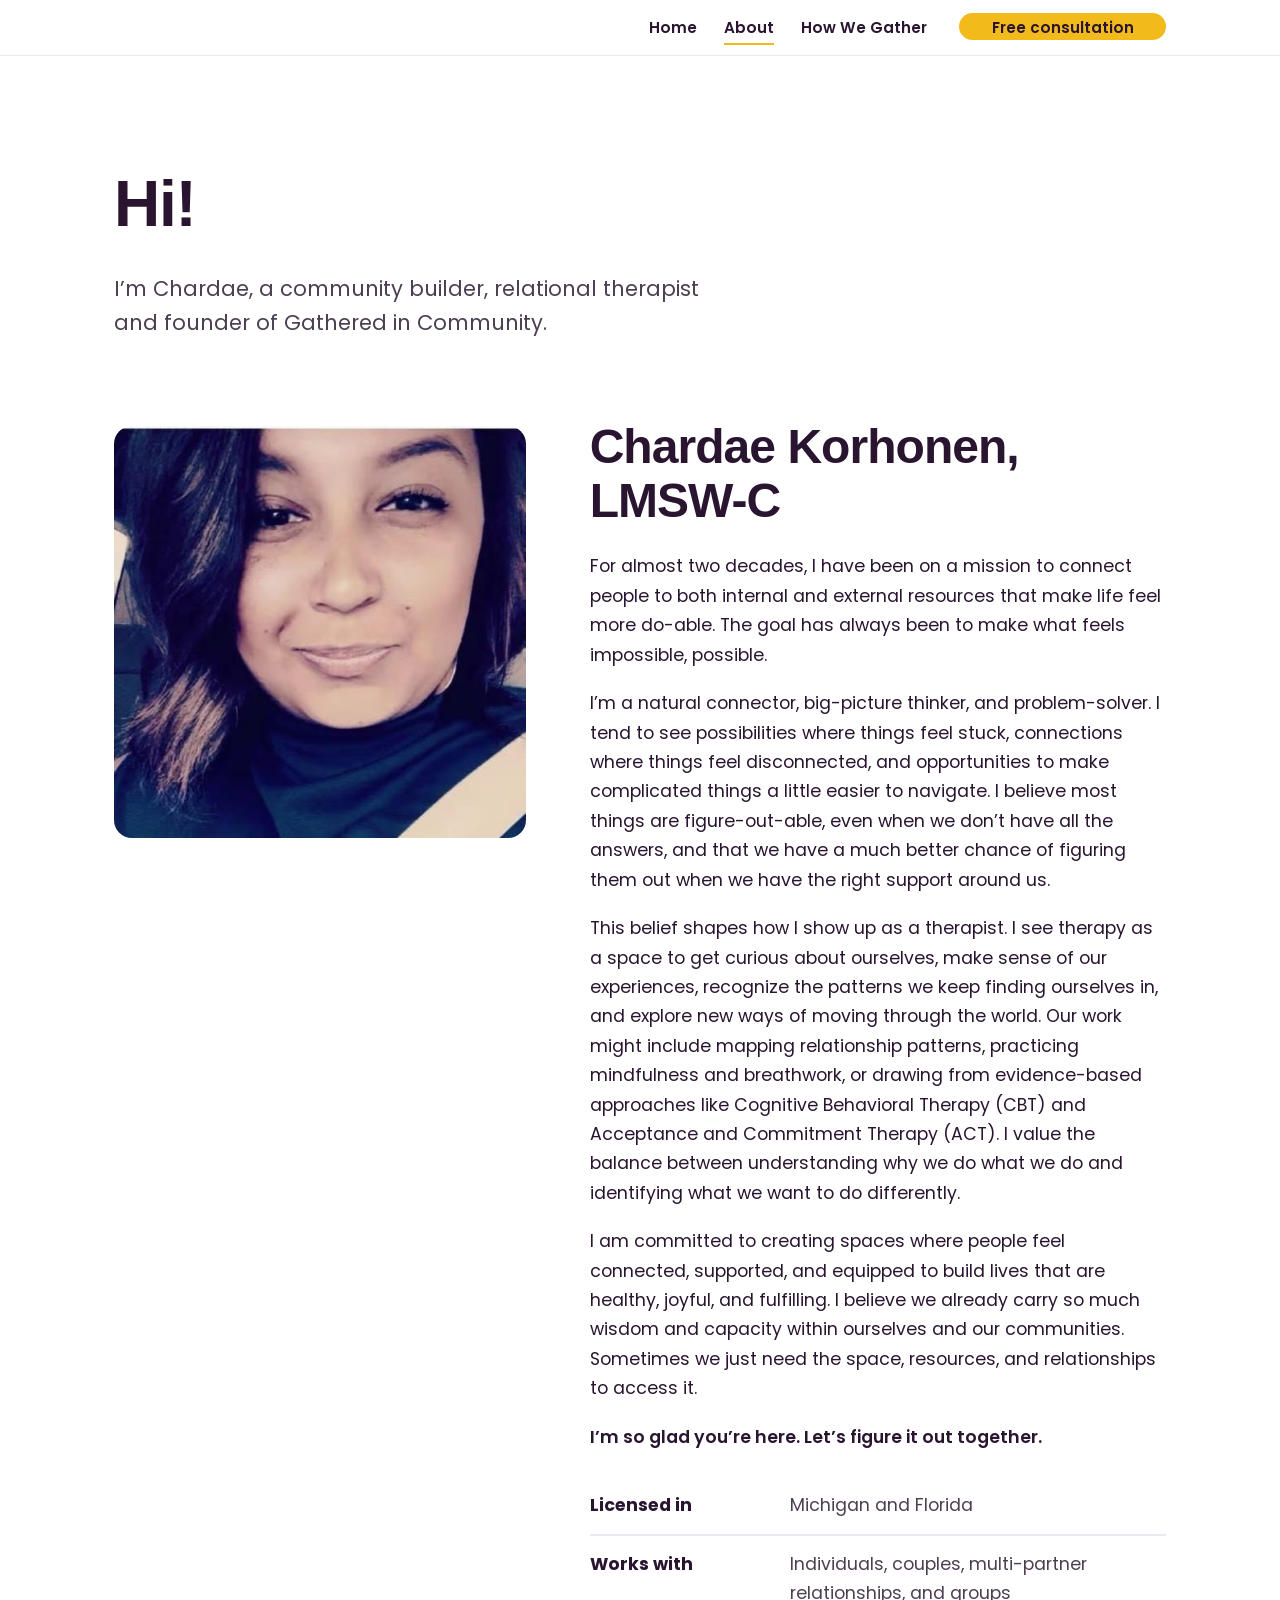
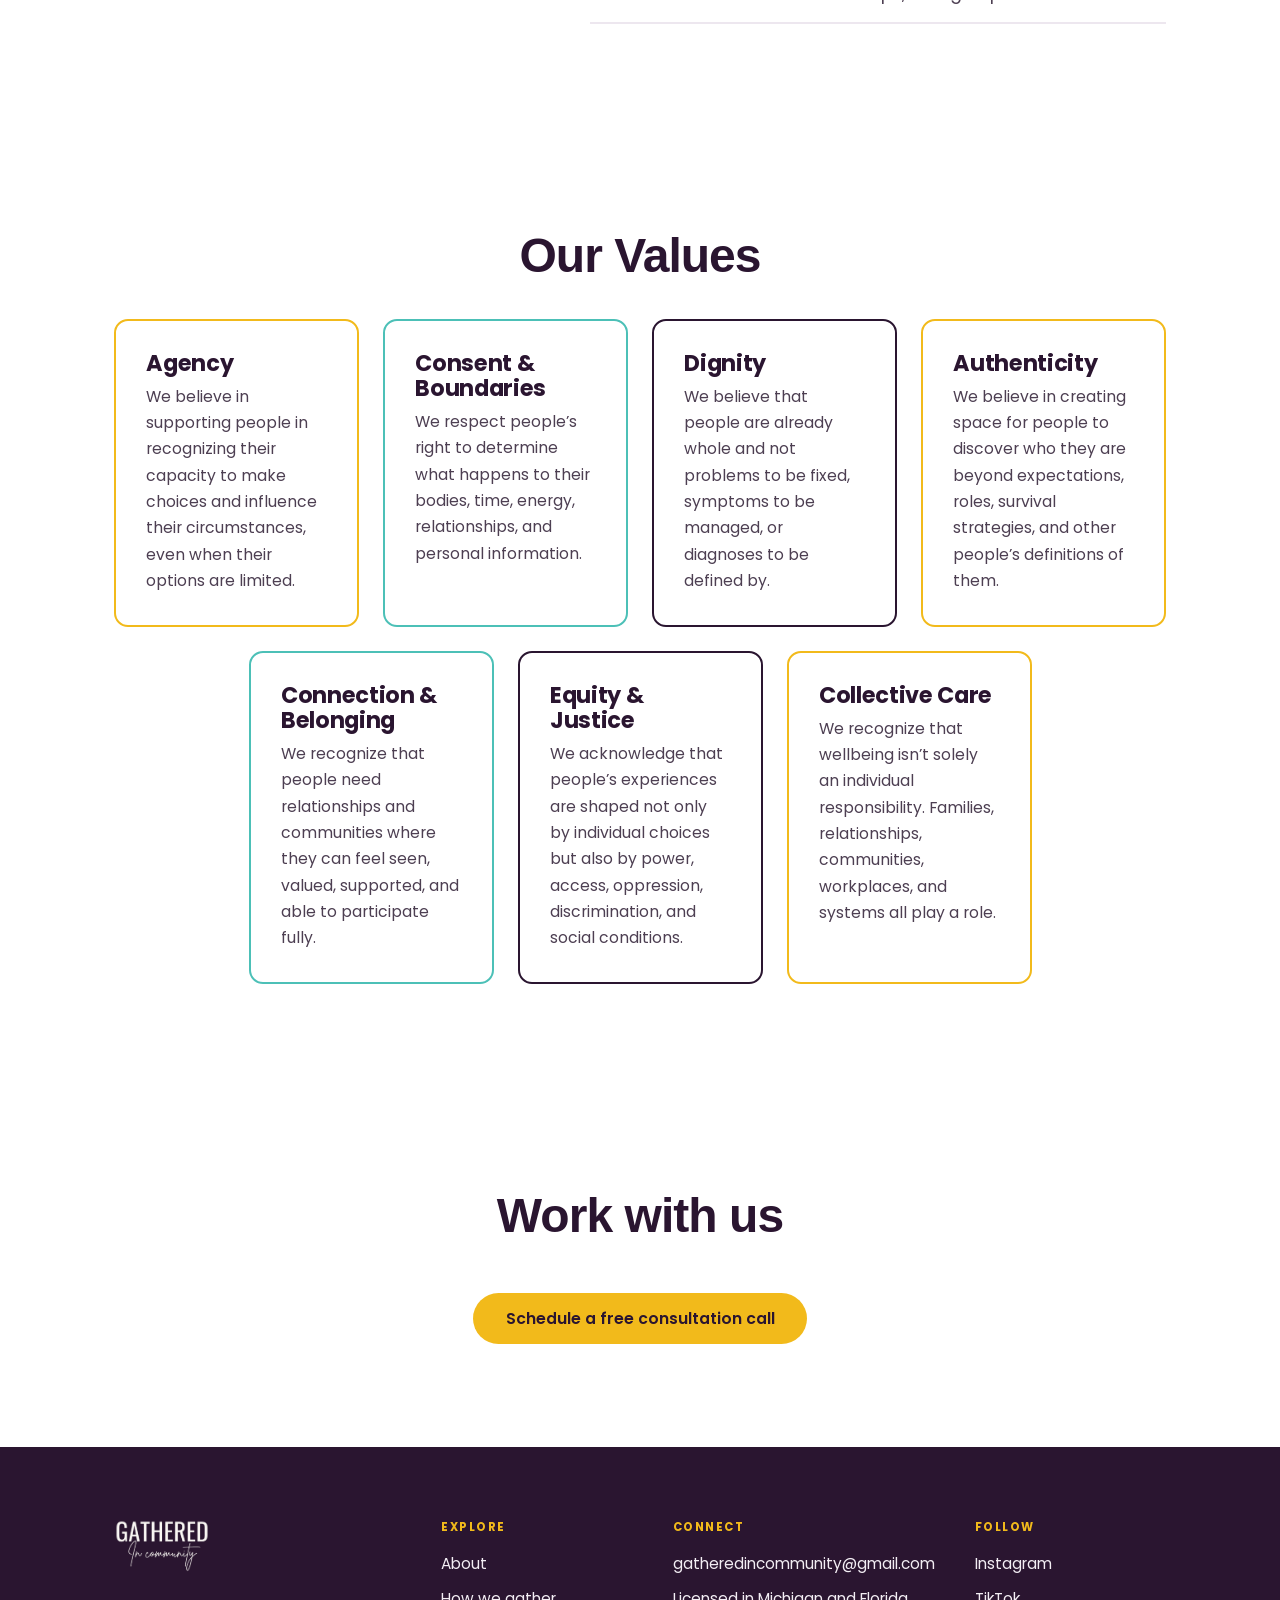
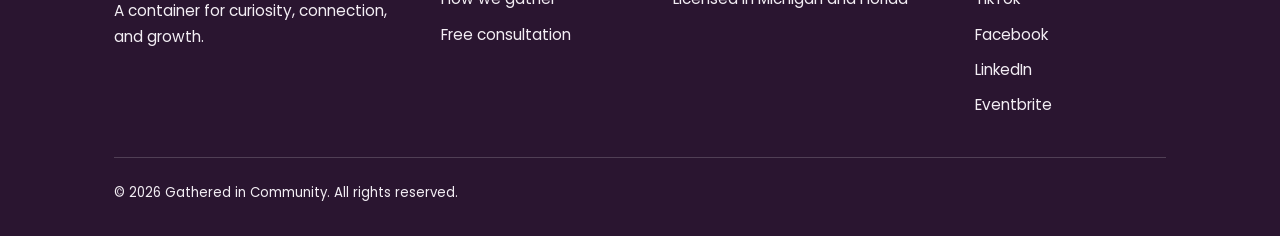
==== commit 3cea45ad: "Add files via upload" ====
--- a/about.html
+++ b/about.html
@@ -13,6 +13,7 @@
   <link rel="stylesheet" href="styles.css" />
 </head>
 <body>
+  <a class="skip-link" href="#main">Skip to main content</a>
 
   <header class="nav">
     <div class="container nav__inner">
@@ -30,7 +31,7 @@
     </div>
   </header>
 
-  <main>
+  <main id="main">
     <section class="hero hero--about">
       <div class="container hero__grid">
         <div class="hero__content">
@@ -113,12 +114,12 @@
       <div class="footer__grid">
         <div class="footer__brand">
           <a class="brand" href="index.html" aria-label="Gathered in Community, home">
-            <img class="brand__logo" src="assets/wordmark-dark.png" alt="Gathered in Community" />
+            <img class="brand__logo" src="assets/wordmark-light.png" alt="Gathered in Community" />
           </a>
           <p>A container for curiosity, connection, and growth.</p>
         </div>
         <div>
-          <h4>Explore</h4>
+          <h2 class="footer__heading">Explore</h2>
           <ul>
             <li><a href="about.html">About</a></li>
             <li><a href="offerings.html">How we gather</a></li>
@@ -126,14 +127,14 @@
           </ul>
         </div>
         <div>
-          <h4>Connect</h4>
+          <h2 class="footer__heading">Connect</h2>
           <ul>
             <li><a href="mailto:gatheredincommunity@gmail.com">gatheredincommunity@gmail.com</a></li>
             <li>Licensed in Michigan and Florida</li>
           </ul>
         </div>
         <div>
-          <h4>Follow</h4>
+          <h2 class="footer__heading">Follow</h2>
           <ul>
             <li><a href="https://www.instagram.com/gathered_in_community/" target="_blank" rel="noopener">Instagram</a></li>
             <li><a href="https://www.tiktok.com/@gatheredincommunity" target="_blank" rel="noopener">TikTok</a></li>
--- a/styles.css
+++ b/styles.css
@@ -382,9 +382,7 @@
 .section--teal .btn--primary:hover { background: var(--yellow); color: var(--ink); }
 
 /* ---------- Values: 4 then 3 on wide screens ---------- */
-.grid--values { grid-template-columns: repeat(12, minmax(0, 1fr)); }
-.grid--values > * { grid-column: span 3; }
-.grid--values > :nth-child(n+5) { grid-column: span 4; }
+
 @media (max-width: 1000px) {
   .grid--values { grid-template-columns: repeat(2, minmax(0, 1fr)); }
   .grid--values > *, .grid--values > :nth-child(n+5) { grid-column: auto; }
@@ -392,3 +390,109 @@
 @media (max-width: 640px) {
   .grid--values { grid-template-columns: 1fr; }
 }
+
+
+/* =========================================================
+   Theme: mustard, teal and dark plum on white, clean line borders
+   ========================================================= */
+:root {
+  --ink: #2A1530;          /* dark plum: headings, text, footer */
+  --mustard: #F2BA1B;      /* main color: buttons, signup box */
+  --teal-fill: #4CC0B7;    /* second color: boxes and outlines */
+  --teal-text: #1A9C94;    /* teal for large text on white */
+  --mustard-text: #7E6110; /* small accent text on white */
+  --teal: var(--mustard); --teal-dark: #D9A410; --teal-ink: var(--mustard-text);
+  --yellow: var(--teal-fill); --orange: var(--mustard); --orange-ink: var(--mustard-text); --orange-deep: var(--mustard);
+  --line: #EDE7EF; --muted: #4D3F52;
+  --teal-soft: #FBF3DC; --yellow-soft: #E6F4F3; --peach-soft: #FBF3DC; --orange-soft: #FBF3DC;
+  --box-width: 760px;
+}
+body { color: var(--ink); }
+h1, h2 { font-weight: 800; letter-spacing: -.02em; color: var(--ink); }
+a { color: var(--mustard-text); }
+
+/* Keyboard focus: a dark plum ring that shows on white and on mustard */
+:focus-visible { outline: 3px solid var(--ink); outline-offset: 3px; }
+.footer :focus-visible { outline-color: var(--mustard); }
+
+/* Skip link for keyboard and screen reader users */
+.skip-link { position: absolute; left: 1rem; top: -100px; z-index: 100; background: var(--ink); color: #fff; padding: .7rem 1.1rem; border-radius: 10px; font-weight: 600; text-decoration: none; }
+.skip-link:focus { top: 1rem; color: #fff; }
+
+/* Hero */
+.hero h1.display { font-weight: 800; line-height: 1.02; letter-spacing: -.025em; font-size: clamp(2.5rem,4.8vw,3.9rem); }
+.hero h1 em { color: var(--teal-text); font-style: italic; }
+.hero .underline { text-decoration: none; padding-bottom: .18em; background: url("data:image/svg+xml,%3Csvg%20xmlns%3D%22http%3A//www.w3.org/2000/svg%22%20viewBox%3D%220%200%20300%2024%22%3E%3Cpath%20d%3D%22M4%2C14%20C40%2C4%2070%2C22%20105%2C12%20S170%2C4%20205%2C14%20S265%2C20%20296%2C9%22%20fill%3D%22none%22%20stroke%3D%22%23F2BA1B%22%20stroke-width%3D%226%22%20stroke-linecap%3D%22round%22/%3E%3C/svg%3E") left bottom/100% .32em no-repeat; }
+.hero__content { max-width: 600px; }
+.hero--compact .hero__grid { padding-bottom: clamp(.5rem,2vw,1.2rem); }
+.hero--compact + .section { padding-top: clamp(1rem,3vw,2rem); }
+
+/* Buttons */
+.btn--primary, .nav__cta a.btn, .section--teal .btn--primary { background: var(--mustard); color: var(--ink); }
+.btn--primary:hover, .nav__cta a.btn:hover, .section--teal .btn--primary:hover { background: var(--ink); color: #fff; }
+.btn--outline { color: var(--ink); border-color: var(--ink); }
+.btn--outline:hover { background: var(--ink); color: #fff; }
+.nav__links a.is-active { color: var(--ink); border-bottom-color: var(--mustard); }
+.nav__links a:hover { color: var(--teal-text); }
+
+/* Boxed sections: white page, one box per section, all the same width */
+.section--yellow-solid, .section--orange-solid, .section--teal { background: #fff; color: var(--ink); padding-block: clamp(1.5rem,4vw,2.6rem); }
+.section--yellow-solid > .container, .section--orange-solid > .container, .section--teal > .container {
+  box-sizing: border-box; max-width: var(--box-width); border: 2px solid var(--teal-fill); border-radius: var(--radius); padding: clamp(1.8rem,5vw,3.4rem);
+}
+.section--yellow-solid h1, .section--yellow-solid h2, .section--yellow-solid h3,
+.section--orange-solid h1, .section--orange-solid h2, .section--orange-solid h3,
+.section--orange-solid .lead, .section--orange-solid .facts dt, .section--orange-solid .facts dd { color: var(--ink); }
+.section--yellow-solid .eyebrow, .section--orange-solid .eyebrow, .section--teal .eyebrow { color: var(--ink); }
+.section--yellow-solid .btn--outline, .section--orange-solid .btn--outline { color: var(--ink); border-color: var(--ink); background: transparent; }
+.section--yellow-solid .btn--outline:hover, .section--orange-solid .btn--outline:hover { background: var(--ink); color: #fff; }
+.mission { font-weight: 600; color: var(--ink); }
+.offering, .section--orange-solid .offering { border-left: 0; padding-left: 0; }
+
+/* Solid color boxes */
+.fill-teal > .container { background: var(--teal-fill); border-color: var(--teal-fill); }
+.fill-mustard > .container { background: var(--mustard); border-color: var(--mustard); }
+.fill-teal .facts div, .fill-mustard .facts div { border-bottom-color: rgba(42,21,48,.25); }
+.fill-teal .facts div:last-child, .fill-mustard .facts div:last-child { border-bottom: 0; }
+
+/* Email signup */
+.signup { box-sizing: border-box; max-width: var(--box-width); margin-inline: auto; background: var(--mustard); border: 2px solid var(--mustard); }
+.signup h2, .signup p { color: var(--ink); }
+.signup__label { display: block; font-weight: 600; font-size: .95rem; margin: 1.4rem 0 .45rem; }
+.signup__form { margin-top: 0; }
+.signup__form input { min-width: 0; width: 100%; }
+.signup__form input::placeholder { color: #5E5462; }
+.signup .btn--primary { background: var(--ink); color: #fff; }
+.signup .btn--primary:hover { background: #fff; color: var(--ink); }
+.signup__status { margin: .8rem 0 0; font-weight: 600; min-height: 1.4em; }
+
+/* Booking */
+.booking { box-sizing: border-box; max-width: var(--box-width); margin-inline: auto; border: 2px solid var(--mustard); }
+
+/* Cards and values: equal widths, four then three centered */
+.card { border: 2px solid var(--mustard); }
+.card::before { display: none; }
+.grid--values { display: flex; flex-wrap: wrap; justify-content: center; --gap: 1.5rem; gap: var(--gap); }
+.grid--values > * { flex: 0 0 calc((100% - 3 * var(--gap, 1.4rem)) / 4); box-sizing: border-box; }
+.grid--values .card:nth-child(3n+1) { border-color: var(--mustard); }
+.grid--values .card:nth-child(3n+2) { border-color: var(--teal-fill); }
+.grid--values .card:nth-child(3n) { border-color: var(--ink); }
+.grid--values .card h3 { color: var(--ink); }
+@media (max-width: 900px) { .grid--values > * { flex-basis: calc((100% - var(--gap, 1.4rem)) / 2); } }
+@media (max-width: 560px) { .grid--values > * { flex-basis: 100%; } }
+
+/* FAQ */
+.faq details { border-color: var(--line); }
+.faq summary::after { color: var(--teal-text); }
+
+/* Footer: dark plum band */
+.footer { background: var(--ink); color: #F3EEF4; border-top: 0; }
+.footer a, .footer p, .footer li, .footer__brand p, .footer__bottom { color: #F3EEF4; }
+.footer__heading { font-family: var(--font-display); text-transform: uppercase; letter-spacing: .13em; font-size: .72rem; font-weight: 700; color: var(--mustard); margin: 0 0 1rem; line-height: 1.4; }
+.footer__grid { border-bottom-color: rgba(255,255,255,.18); }
+
+@media (max-width: 900px) {
+  .section--yellow-solid > .container, .section--orange-solid > .container { margin-inline: 1.25rem; width: auto; }
+}
+.narrow--box { max-width: calc(var(--box-width) + 2 * clamp(1.25rem, 5vw, 4rem)); }
+.booking { width: 100%; }
